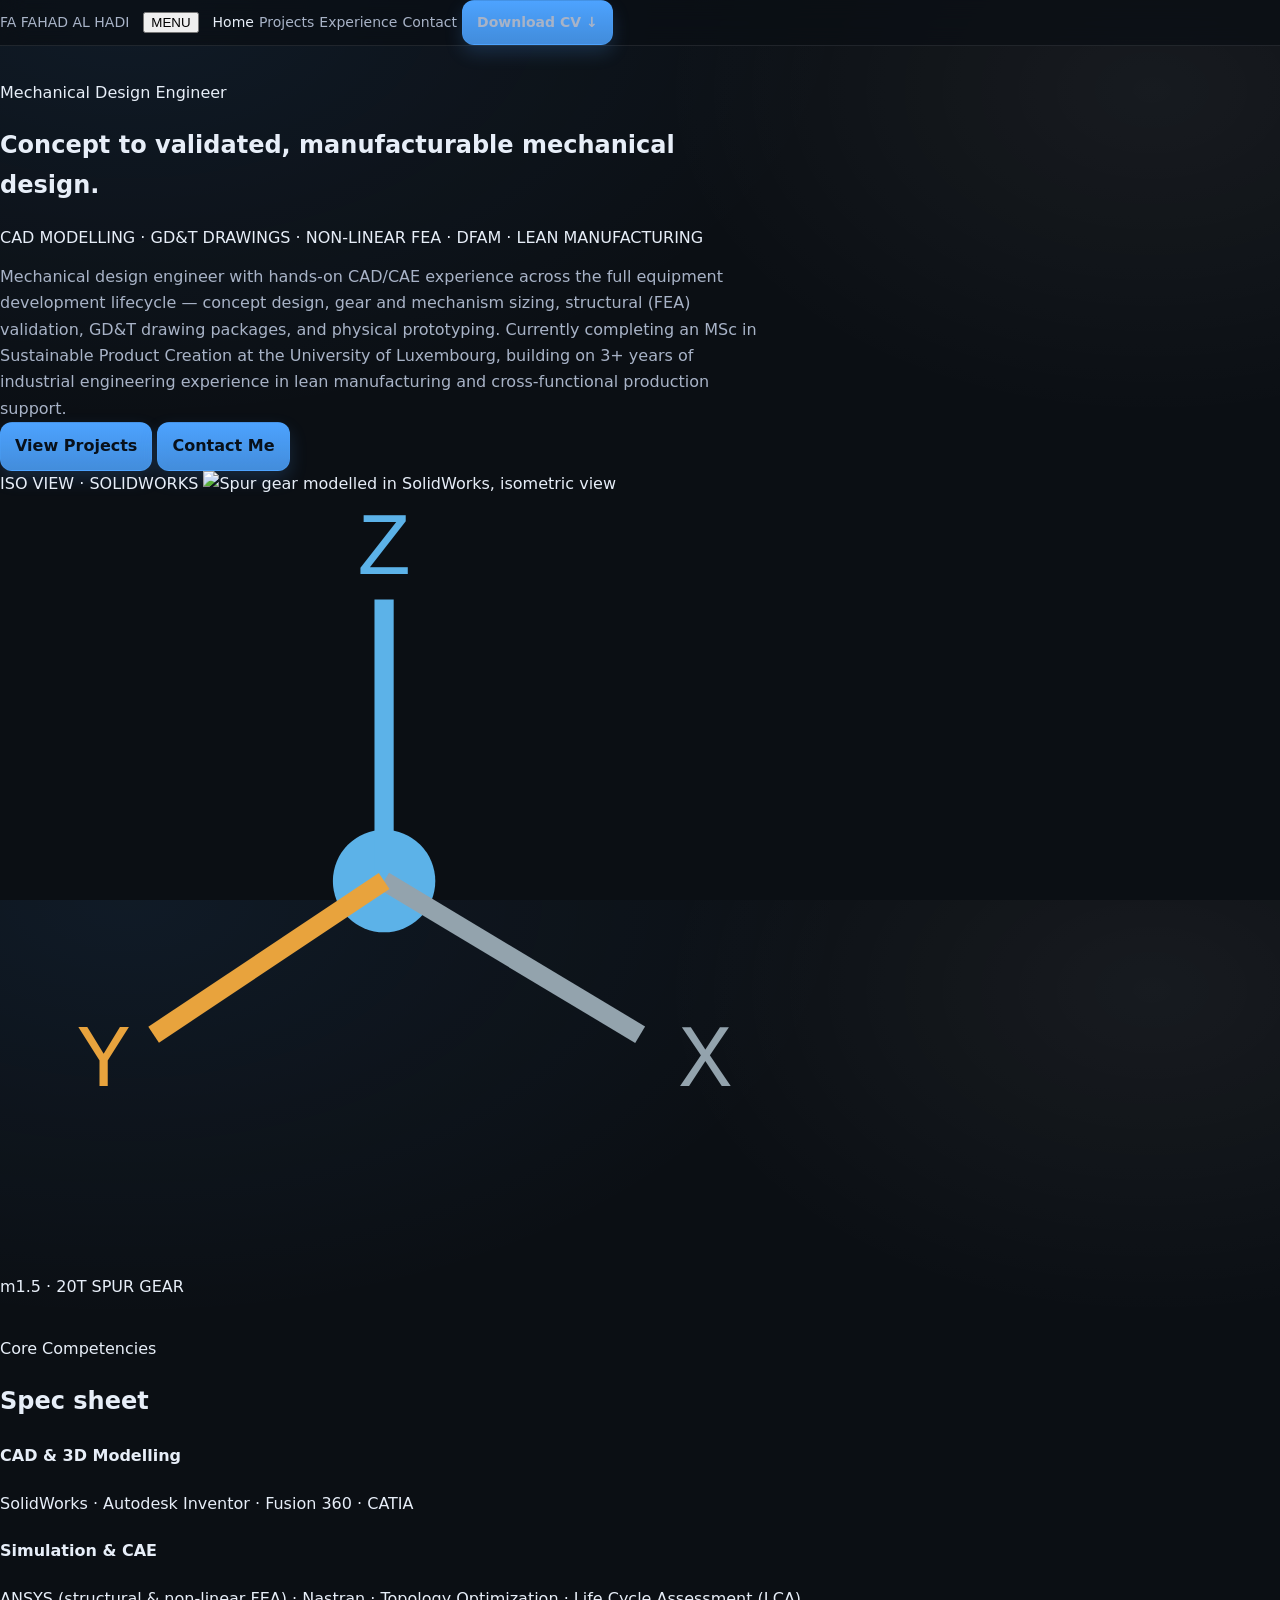
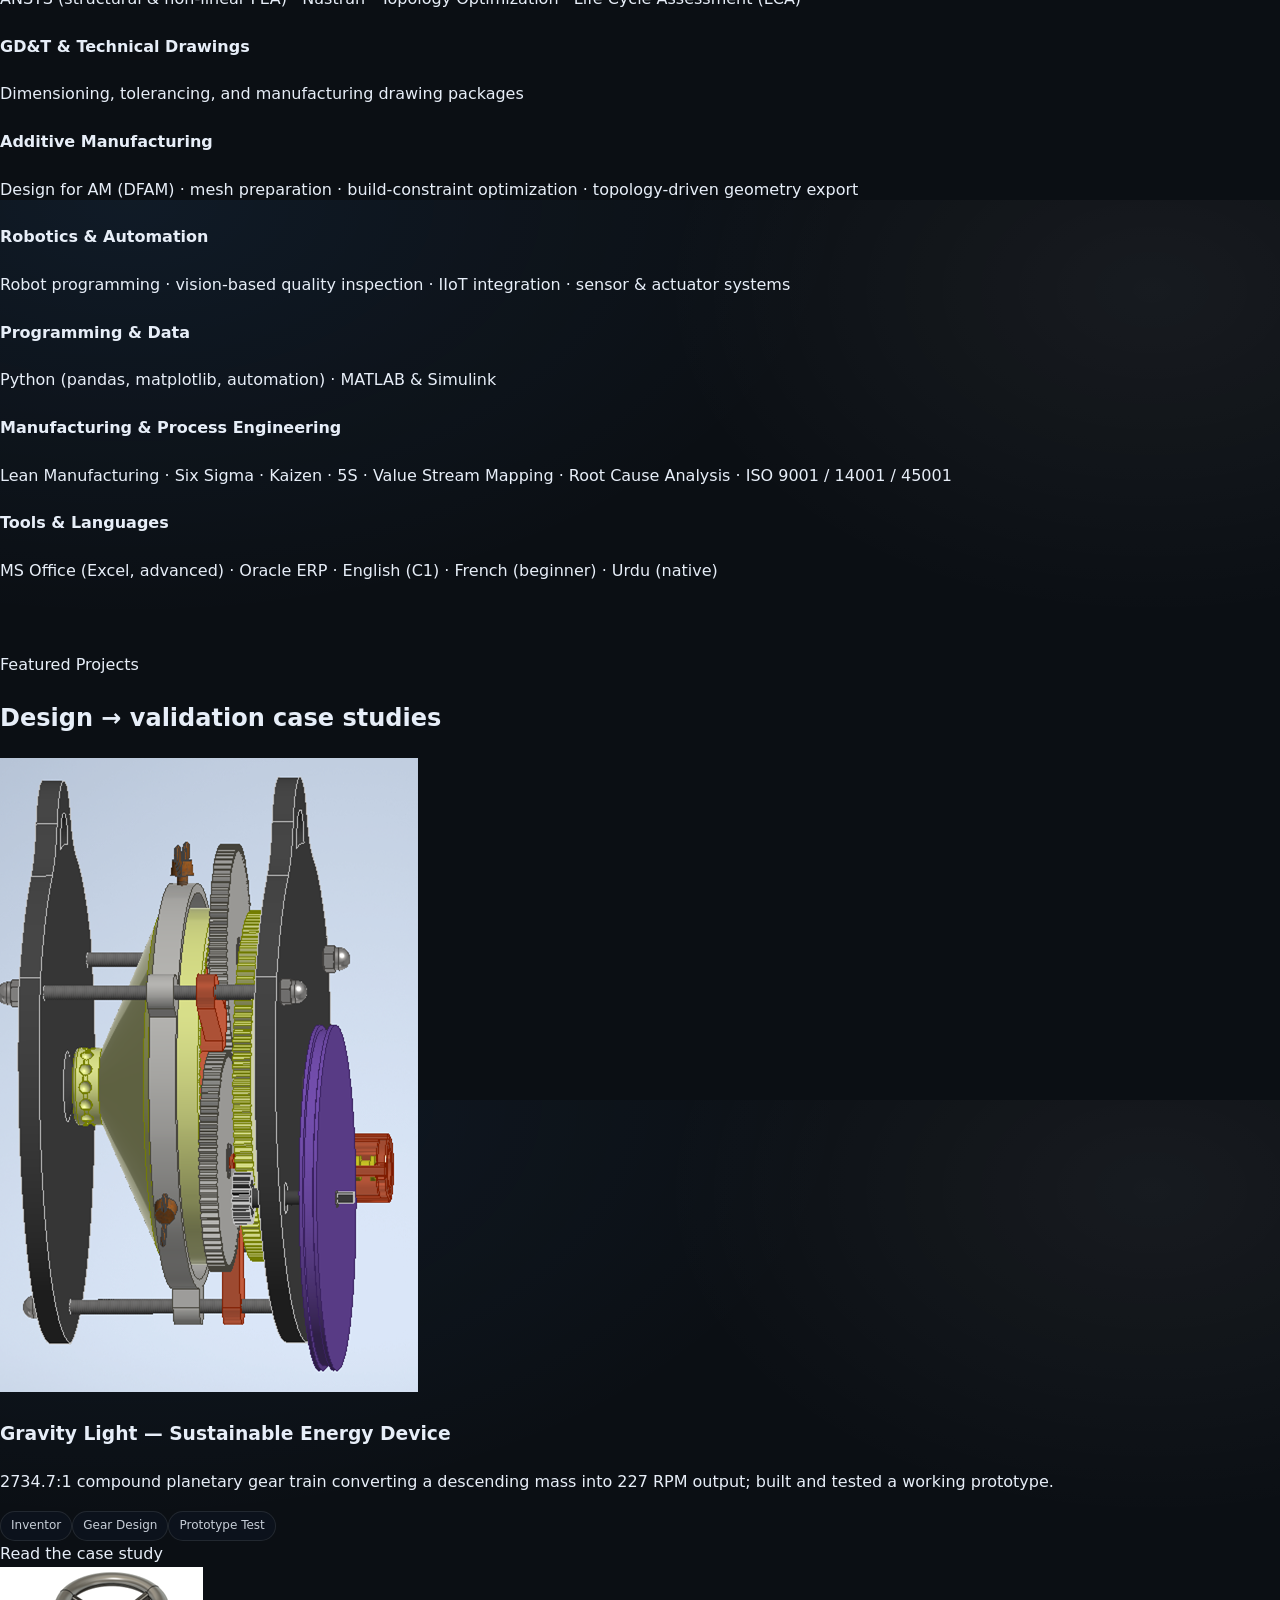
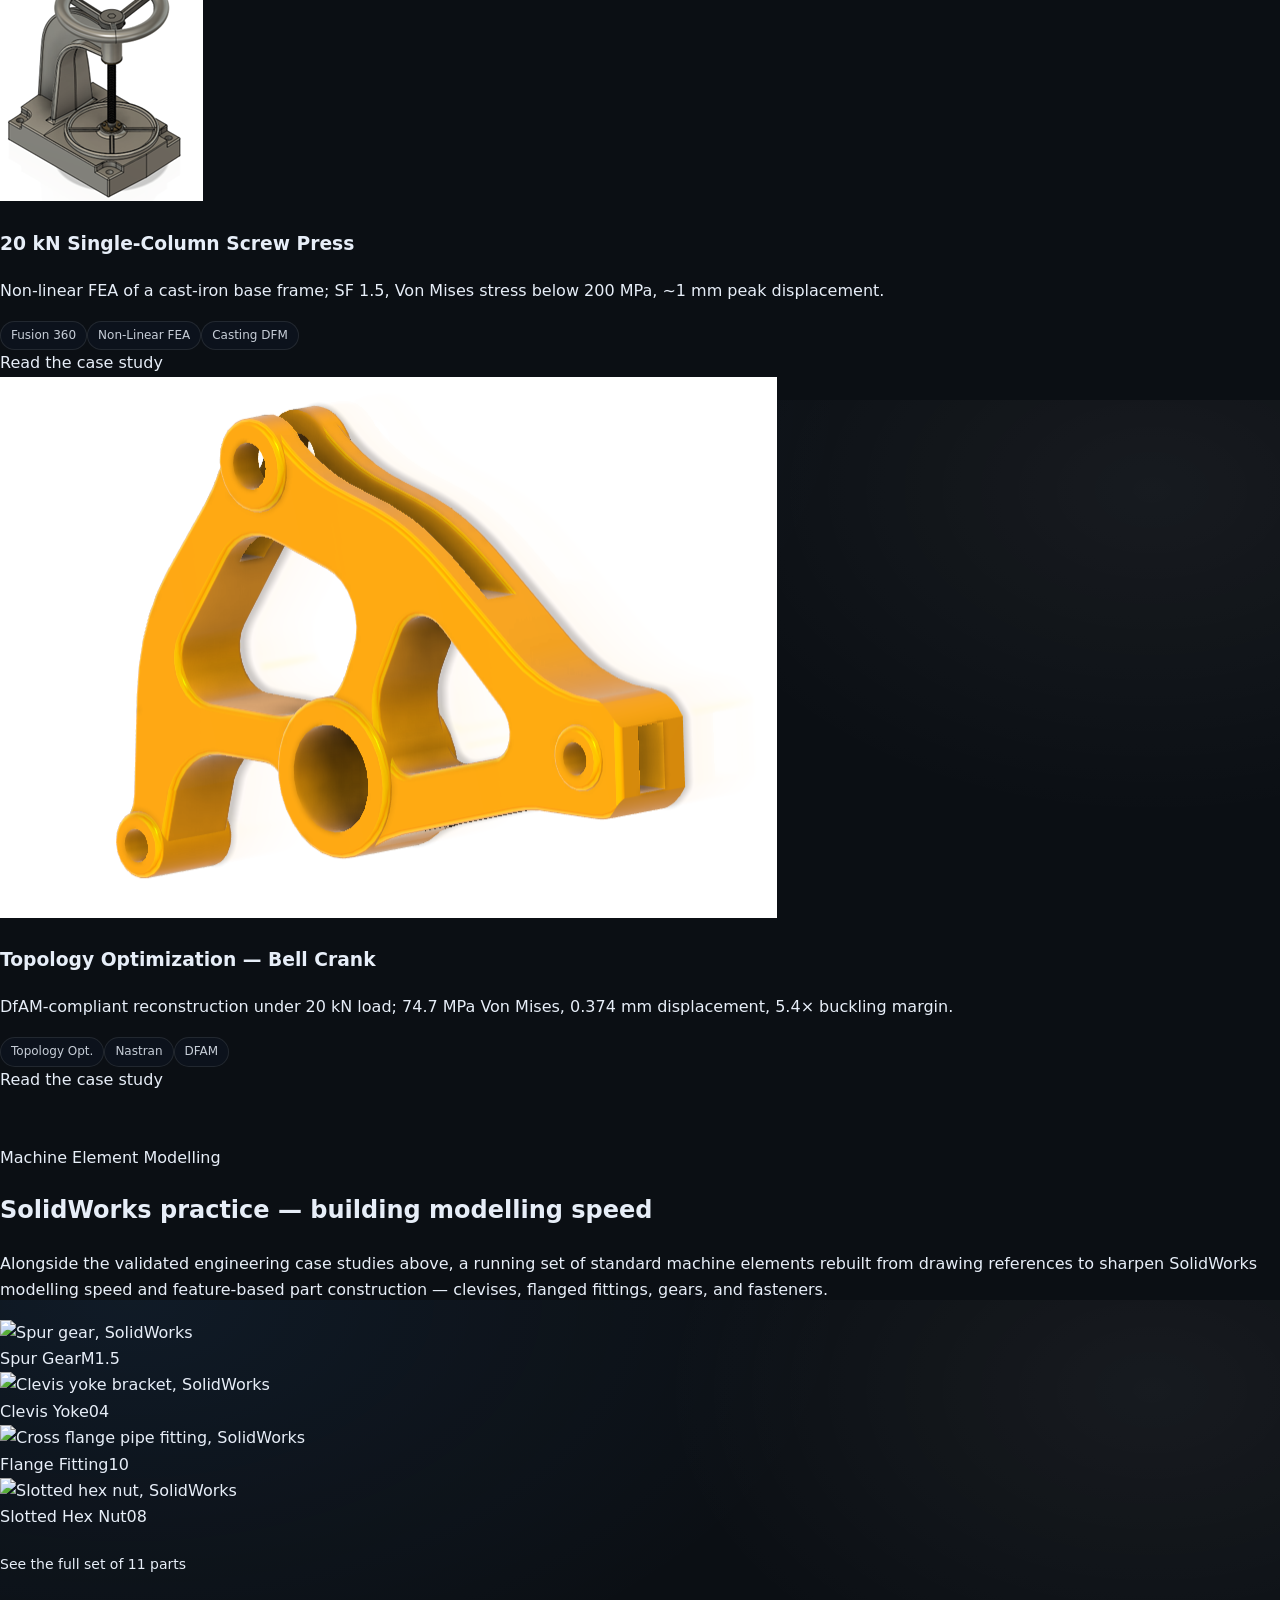
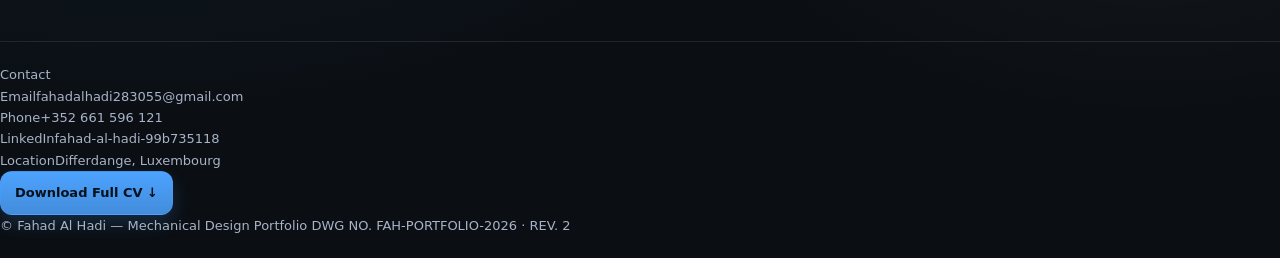
==== index.html @ fc98363d "new 1 updated index.html" ====
<!DOCTYPE html>
<html lang="en">
<head>
<meta charset="UTF-8">
<meta name="viewport" content="width=device-width, initial-scale=1">
<title>Fahad Al Hadi | Mechanical Design Portfolio</title>
<meta name="description" content="Mechanical Design Engineer — CAD/CAE, structural validation (FEA), GD&T drawing packages, and manufacturing-ready design.">
<link rel="preconnect" href="https://fonts.googleapis.com">
<link href="https://fonts.googleapis.com/css2?family=Space+Grotesk:wght@500;600;700&family=Inter:wght@400;500;600&family=JetBrains+Mono:wght@400;500&display=swap" rel="stylesheet">
<link rel="stylesheet" href="style.css">
</head>
<body>

<header class="site-header">
  <nav class="nav">
    <a class="brand" href="index.html"><span class="mark">FA</span> FAHAD AL HADI</a>
    <button class="nav-toggle" aria-label="Toggle menu">MENU</button>
    <div class="nav-links">
      <a href="index.html" class="active">Home</a>
      <a href="projects.html">Projects</a>
      <a href="projects.html#experience">Experience</a>
      <a href="#contact">Contact</a>
      <a class="btn btn-quiet" href="resume.pdf">Download CV ↓</a>
    </div>
  </nav>
</header>

<main>

  <!-- ================= HERO ================= -->
  <section class="hero wrap">
    <div class="hero-grid">
      <div class="reveal in">
        <div class="eyebrow">Mechanical Design Engineer</div>
        <h1>Concept to <span class="accent">validated, manufacturable</span> mechanical design.</h1>
        <div class="hero-role">CAD MODELLING · GD&amp;T DRAWINGS · NON-LINEAR FEA · DFAM · LEAN MANUFACTURING</div>
        <p class="lede">
          Mechanical design engineer with hands-on CAD/CAE experience across the full equipment
          development lifecycle — concept design, gear and mechanism sizing, structural (FEA)
          validation, GD&amp;T drawing packages, and physical prototyping. Currently completing an
          MSc in Sustainable Product Creation at the University of Luxembourg, building on 3+ years
          of industrial engineering experience in lean manufacturing and cross-functional production support.
        </p>
        <div class="hero-ctas">
          <a class="btn" href="projects.html">View Projects</a>
          <a class="btn btn-quiet" href="#contact">Contact Me</a>
        </div>
      </div>

      <div class="reveal in">
        <div class="hero-visual">
          <span class="viewport-tag">ISO VIEW · SOLIDWORKS</span>
          <img src="images/parts/spur-gear.png" alt="Spur gear modelled in SolidWorks, isometric view">
          <svg class="viewport-gizmo" viewBox="0 0 60 60" fill="none">
            <circle cx="30" cy="30" r="4" fill="#5CB2E8"/>
            <line x1="30" y1="30" x2="30" y2="8" stroke="#5CB2E8" stroke-width="1.5"/>
            <line x1="30" y1="30" x2="50" y2="42" stroke="#93A3AD" stroke-width="1.5"/>
            <line x1="30" y1="30" x2="12" y2="42" stroke="#E8A33D" stroke-width="1.5"/>
            <text x="30" y="6" fill="#5CB2E8" font-size="7" font-family="monospace" text-anchor="middle">Z</text>
            <text x="53" y="46" fill="#93A3AD" font-size="7" font-family="monospace">X</text>
            <text x="6" y="46" fill="#E8A33D" font-size="7" font-family="monospace">Y</text>
          </svg>
          <div class="dim-callout">m1.5 · 20T SPUR GEAR</div>
        </div>
      </div>
    </div>
  </section>

  <!-- ================= SKILLS ================= -->
  <section class="section wrap" id="skills">
    <div class="eyebrow">Core Competencies</div>
    <h2>Spec sheet</h2>
    <div class="spec-table">
      <div class="spec-row">
        <h4>CAD &amp; 3D Modelling</h4>
        <p>SolidWorks · Autodesk Inventor · Fusion 360 · CATIA</p>
      </div>
      <div class="spec-row">
        <h4>Simulation &amp; CAE</h4>
        <p>ANSYS (structural &amp; non-linear FEA) · Nastran · Topology Optimization · Life Cycle Assessment (LCA)</p>
      </div>
      <div class="spec-row">
        <h4>GD&amp;T &amp; Technical Drawings</h4>
        <p>Dimensioning, tolerancing, and manufacturing drawing packages</p>
      </div>
      <div class="spec-row">
        <h4>Additive Manufacturing</h4>
        <p>Design for AM (DFAM) · mesh preparation · build-constraint optimization · topology-driven geometry export</p>
      </div>
      <div class="spec-row">
        <h4>Robotics &amp; Automation</h4>
        <p>Robot programming · vision-based quality inspection · IIoT integration · sensor &amp; actuator systems</p>
      </div>
      <div class="spec-row">
        <h4>Programming &amp; Data</h4>
        <p>Python (pandas, matplotlib, automation) · MATLAB &amp; Simulink</p>
      </div>
      <div class="spec-row">
        <h4>Manufacturing &amp; Process Engineering</h4>
        <p>Lean Manufacturing · Six Sigma · Kaizen · 5S · Value Stream Mapping · Root Cause Analysis · ISO 9001 / 14001 / 45001</p>
      </div>
      <div class="spec-row">
        <h4>Tools &amp; Languages</h4>
        <p>MS Office (Excel, advanced) · Oracle ERP · English (C1) · French (beginner) · Urdu (native)</p>
      </div>
    </div>
  </section>

  <!-- ================= FEATURED PROJECTS ================= -->
  <section class="section wrap" id="featured">
    <div class="eyebrow">Featured Projects</div>
    <h2>Design → validation case studies</h2>
    <div class="card-grid">

      <a class="pcard reveal" href="projects.html#gravity-light">
        <div class="pcard-img"><img src="images/gravity-light/cad-assembly.png" alt="Gravity Light planetary gear train CAD assembly"></div>
        <div class="pcard-body">
          <h3>Gravity Light — Sustainable Energy Device</h3>
          <p>2734.7:1 compound planetary gear train converting a descending mass into 227 RPM output; built and tested a working prototype.</p>
          <div class="tag-row"><span class="tag">Inventor</span><span class="tag">Gear Design</span><span class="tag">Prototype Test</span></div>
          <span class="pcard-link">Read the case study</span>
        </div>
      </a>

      <a class="pcard reveal" href="projects.html#screw-press">
        <div class="pcard-img"><img src="images/screw-press/assembly.png" alt="20 kN single-column screw press assembly"></div>
        <div class="pcard-body">
          <h3>20 kN Single-Column Screw Press</h3>
          <p>Non-linear FEA of a cast-iron base frame; SF 1.5, Von Mises stress below 200 MPa, ~1 mm peak displacement.</p>
          <div class="tag-row"><span class="tag">Fusion 360</span><span class="tag">Non-Linear FEA</span><span class="tag">Casting DFM</span></div>
          <span class="pcard-link">Read the case study</span>
        </div>
      </a>

      <a class="pcard reveal" href="projects.html#topology-bellcrank">
        <div class="pcard-img"><img src="images/topology-bellcrank/bellcrank.png" alt="Topology-optimized bell crank final CAD model"></div>
        <div class="pcard-body">
          <h3>Topology Optimization — Bell Crank</h3>
          <p>DfAM-compliant reconstruction under 20 kN load; 74.7 MPa Von Mises, 0.374 mm displacement, 5.4× buckling margin.</p>
          <div class="tag-row"><span class="tag">Topology Opt.</span><span class="tag">Nastran</span><span class="tag">DFAM</span></div>
          <span class="pcard-link">Read the case study</span>
        </div>
      </a>

    </div>
  </section>

  <!-- ================= PARTS PRACTICE TEASER ================= -->
  <section class="section wrap" id="parts-teaser">
    <div class="eyebrow">Machine Element Modelling</div>
    <h2>SolidWorks practice — building modelling speed</h2>
    <p class="case-intro">
      Alongside the validated engineering case studies above, a running set of standard machine
      elements rebuilt from drawing references to sharpen SolidWorks modelling speed and feature-based
      part construction — clevises, flanged fittings, gears, and fasteners.
    </p>
    <div class="parts-grid">
      <div class="part-item reveal"><div class="part-img"><img src="images/parts/spur-gear.png" alt="Spur gear, SolidWorks"></div><div class="part-cap"><span>Spur Gear</span><span class="p-no">M1.5</span></div></div>
      <div class="part-item reveal"><div class="part-img"><img src="images/parts/clevis-yoke.png" alt="Clevis yoke bracket, SolidWorks"></div><div class="part-cap"><span>Clevis Yoke</span><span class="p-no">04</span></div></div>
      <div class="part-item reveal"><div class="part-img"><img src="images/parts/cross-flange-fitting.png" alt="Cross flange pipe fitting, SolidWorks"></div><div class="part-cap"><span>Flange Fitting</span><span class="p-no">10</span></div></div>
      <div class="part-item reveal"><div class="part-img"><img src="images/parts/hex-nut-slotted.png" alt="Slotted hex nut, SolidWorks"></div><div class="part-cap"><span>Slotted Hex Nut</span><span class="p-no">08</span></div></div>
    </div>
    <p style="margin-top:20px;"><a class="pcard-link" href="projects.html#parts-gallery" style="font-size:14px;">See the full set of 11 parts</a></p>
  </section>

  <!-- ================= CONTACT ================= -->
  <section class="footer wrap" id="contact">
    <div class="eyebrow">Contact</div>
    <div class="footer-grid">
      <div class="contact-list">
        <div><span class="clabel">Email</span><a href="mailto:fahadalhadi283055@gmail.com">fahadalhadi283055@gmail.com</a></div>
        <div><span class="clabel">Phone</span><a href="tel:+352661596121">+352 661 596 121</a></div>
        <div><span class="clabel">LinkedIn</span><a href="https://www.linkedin.com/in/fahad-al-hadi-99b735118/" target="_blank" rel="noopener">fahad-al-hadi-99b735118</a></div>
        <div><span class="clabel">Location</span><span>Differdange, Luxembourg</span></div>
      </div>
      <a class="btn" href="resume.pdf">Download Full CV ↓</a>
    </div>
    <div class="foot-bottom">
      <span>© Fahad Al Hadi — Mechanical Design Portfolio</span>
      <span>DWG NO. FAH-PORTFOLIO-2026 · REV. 2</span>
    </div>
  </section>

</main>

<script src="script.js"></script>
</body>
</html>
---- style.css ----
:root {
  --bg: #0b0f14;
  --panel: #0f1623;
  --card: #111a2a;
  --text: #e7eef8;
  --muted: #a8b3c7;
  --border: rgba(255,255,255,0.09);
  --border2: rgba(255,255,255,0.14);
  --accent: #4da3ff;
  --shadow: 0 10px 30px rgba(0,0,0,0.35);
}

* { box-sizing: border-box; }
html, body { height: 100%; }
body {
  margin: 0;
  font-family: ui-sans-serif, system-ui, -apple-system, Segoe UI, Roboto, Arial, sans-serif;
  background: radial-gradient(1200px 700px at 10% 0%, rgba(77,163,255,0.08), transparent 60%),
              radial-gradient(900px 600px at 90% 10%, rgba(255,255,255,0.05), transparent 55%),
              var(--bg);
  color: var(--text);
  line-height: 1.65;
}

a { color: inherit; text-decoration: none; }
.container { max-width: 1050px; margin: 0 auto; padding: 22px; }

.site-header {
  position: sticky;
  top: 0;
  z-index: 50;
  background: rgba(11, 15, 20, 0.72);
  backdrop-filter: blur(12px);
  border-bottom: 1px solid var(--border);
}

.site-header .container {
  display: flex;
  align-items: center;
  justify-content: space-between;
  gap: 18px;
}

.brand h1 { margin: 0; font-size: 16px; letter-spacing: 0.4px; }
.subtitle { margin: 6px 0 0; color: var(--muted); font-size: 13px; }

.nav {
  display: flex;
  align-items: center;
  gap: 14px;
  flex-wrap: wrap;
}
.nav a { color: var(--muted); font-size: 14px; }
.nav a:hover { color: var(--text); }
.nav a.active { color: var(--text); }

.btn {
  display: inline-flex;
  align-items: center;
  justify-content: center;
  padding: 10px 14px;
  border-radius: 12px;
  background: linear-gradient(180deg, rgba(77,163,255,1), rgba(77,163,255,0.85));
  color: #08101a;
  font-weight: 750;
  border: 1px solid rgba(77,163,255,0.25);
  box-shadow: 0 8px 18px rgba(77,163,255,0.18);
}
.btn:hover { filter: brightness(1.05); }

.btn-outline {
  display: inline-flex;
  align-items: center;
  justify-content: center;
  padding: 10px 14px;
  border-radius: 12px;
  border: 1px solid var(--border2);
  background: rgba(17, 26, 42, 0.6);
  color: var(--text);
}
.btn-outline:hover { border-color: rgba(255,255,255,0.22); }

.section { padding: 26px 0; }
.section > h3 { margin: 0 0 10px; font-size: 16px; letter-spacing: 0.25px; }
.section .subtitle { margin: 0; }

.hero {
  display: grid;
  grid-template-columns: 1.4fr 0.9fr;
  gap: 18px;
  padding: 34px 0 10px;
}

.hero h2 {
  margin: 0;
  font-size: 42px;
  line-height: 1.1;
  letter-spacing: -0.6px;
}
.hero p { margin: 12px 0 0; color: var(--muted); }

.hero-tagline {
  margin-top: 10px;
  color: rgba(231,238,248,0.92);
  font-size: 14px;
  letter-spacing: 0.35px;
}
.hero-actions { margin-top: 18px; display: flex; gap: 12px; flex-wrap: wrap; }

.card {
  border: 1px solid var(--border);
  background: linear-gradient(180deg, rgba(17,26,42,0.92), rgba(17,26,42,0.72));
  border-radius: 18px;
  padding: 18px;
  box-shadow: var(--shadow);
}

.grid {
  display: grid;
  grid-template-columns: repeat(3, 1fr);
  gap: 14px;
}

.project-card {
  border: 1px solid var(--border);
  background: linear-gradient(180deg, rgba(17,26,42,0.92), rgba(17,26,42,0.65));
  border-radius: 18px;
  padding: 18px;
  box-shadow: var(--shadow);
  transition: transform 0.12s ease, border-color 0.12s ease, filter 0.12s ease;
}
.project-card:hover {
  transform: translateY(-2px);
  border-color: rgba(255,255,255,0.22);
  filter: brightness(1.03);
}
.project-card h4 { margin: 0 0 8px; font-size: 15px; }
.project-card p { margin: 0 0 12px; color: var(--muted); font-size: 14px; }

.tag {
  display: inline-block;
  font-size: 12px;
  color: rgba(231,238,248,0.85);
  border: 1px solid var(--border);
  border-radius: 999px;
  padding: 4px 10px;
  background: rgba(15,22,35,0.55);
}

.tool-pill {
  display: inline-block;
  font-size: 12px;
  color: var(--muted);
  border: 1px solid var(--border);
  border-radius: 999px;
  padding: 4px 10px;
  background: rgba(15,22,35,0.55);
  margin-right: 6px;
}

.pill-list { margin: 10px 0 0; padding-left: 18px; color: var(--muted); }
.pill-list li { margin: 6px 0; }

.footer {
  border-top: 1px solid var(--border);
  color: var(--muted);
  padding: 22px 0;
  margin-top: 22px;
  font-size: 13px;
}

/* --- Project page hierarchy --- */
.section.card h3 {
  font-size: 22px;
  margin: 0 0 10px;
  letter-spacing: -0.2px;
}
.section.card h4 {
  font-size: 15px;
  margin: 16px 0 8px;
  color: rgba(231,238,248,0.92);
}
.section.card p { color: var(--muted); }

hr { opacity: 0.7; }

/* --- Image row (gallery) --- */
.image-row {
  display: grid;
  grid-template-columns: repeat(auto-fit, minmax(220px, 1fr));
  gap: 14px;
  margin: 14px 0;
}
.image-row img {
  width: 100%;
  height: 190px;
  object-fit: contain;
  background: rgba(15,22,35,0.65);
  border: 1px solid var(--border);
  border-radius: 14px;
  padding: 8px;
}

/* --- Slider (Other Projects) --- */
.slider {
  position: relative;
  margin-top: 12px;
}
.slider-track {
  display: flex;
  gap: 14px;
  overflow-x: auto;
  scroll-behavior: smooth;
  padding: 8px 44px;
  scrollbar-width: thin;
}
.slider-track::-webkit-scrollbar { height: 8px; }
.slider-track::-webkit-scrollbar-thumb {
  background: rgba(255,255,255,0.16);
  border-radius: 999px;
}

.slider-card {
  flex: 0 0 300px;
  border: 1px solid var(--border);
  background: linear-gradient(180deg, rgba(17,26,42,0.92), rgba(17,26,42,0.65));
  border-radius: 18px;
  padding: 18px;
  box-shadow: var(--shadow);
  transition: transform 0.12s ease, border-color 0.12s ease, filter 0.12s ease;
}
.slider-card:hover {
  transform: translateY(-2px);
  border-color: rgba(255,255,255,0.22);
  filter: brightness(1.03);
}
.slider-card h4 { margin: 0 0 8px; font-size: 15px; }
.slider-card p { margin: 0 0 12px; color: var(--muted); font-size: 14px; }

.slider-btn {
  position: absolute;
  top: 50%;
  transform: translateY(-50%);
  width: 36px;
  height: 36px;
  border-radius: 14px;
  border: 1px solid var(--border2);
  background: rgba(17, 26, 42, 0.85);
  color: var(--text);
  cursor: pointer;
  display: grid;
  place-items: center;
}
.slider-btn:hover { border-color: rgba(255,255,255,0.26); }
.slider-btn.left { left: 6px; }
.slider-btn.right { right: 6px; }

.note {
  margin-top: 12px;
  color: rgba(255,255,255,0.75);
  font-size: 14px;
}

/* --- Responsive --- */
@media (max-width: 950px) {
  .hero { grid-template-columns: 1fr; }
  .grid { grid-template-columns: 1fr; }
  .site-header .container { flex-direction: column; align-items: flex-start; }
  .hero h2 { font-size: 34px; }
  .slider-card { flex-basis: 260px; }
}
/* ===== Export Projects to PDF ===== */
@media print {
  header, footer, #contact { display: none !important; }

  body {
    background: #fff !important;
    color: #000 !important;
  }

  .card, .project-card, .slider-card {
    box-shadow: none !important;
    border: 1px solid #ddd !important;
    background: #fff !important;
  }

  body * { visibility: hidden; }
  #projects-pdf, #projects-pdf * { visibility: visible; }

  #projects-pdf {
    position: absolute;
    left: 0;
    top: 0;
    width: 100%;
  }

  .image-row img {
    height: 140px !important;
    border: 1px solid #ddd !important;
    background: #fff !important;
  }

  section.card {
    break-inside: avoid;
    page-break-inside: avoid;
  }
}
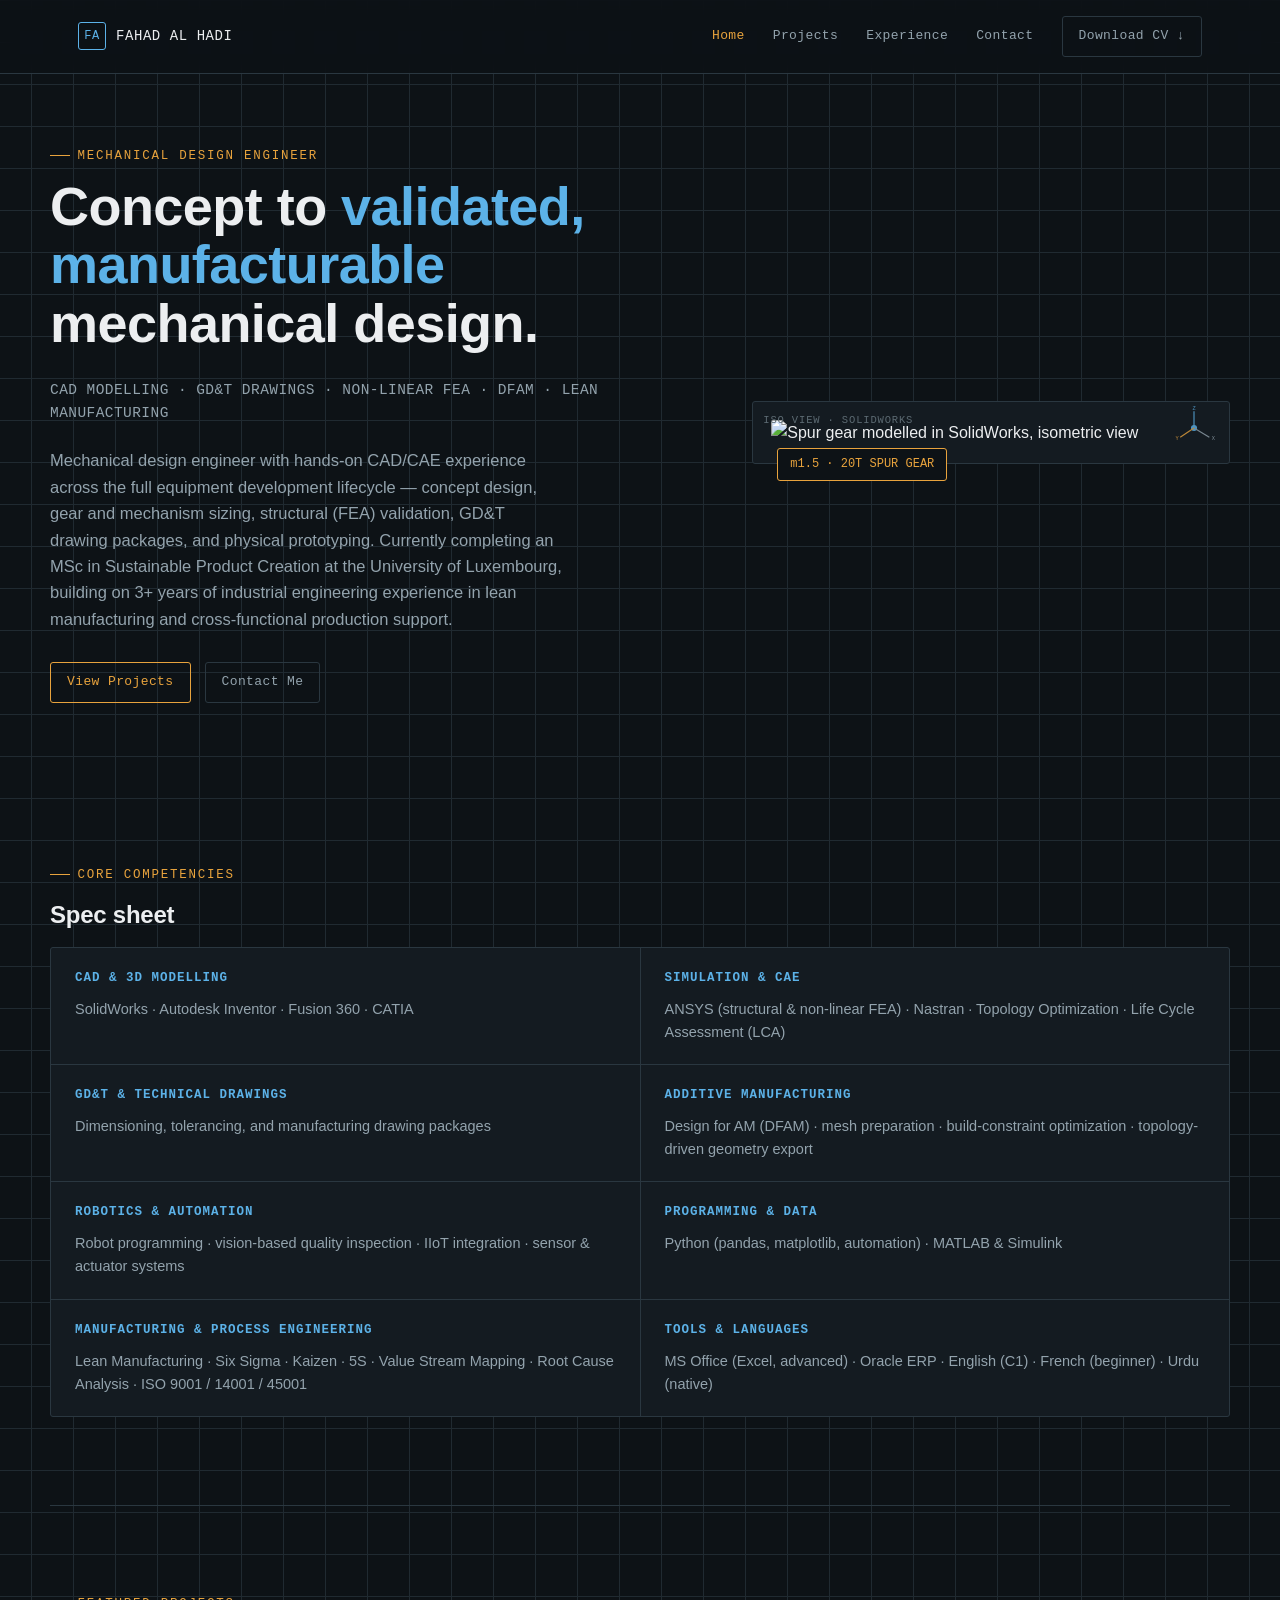
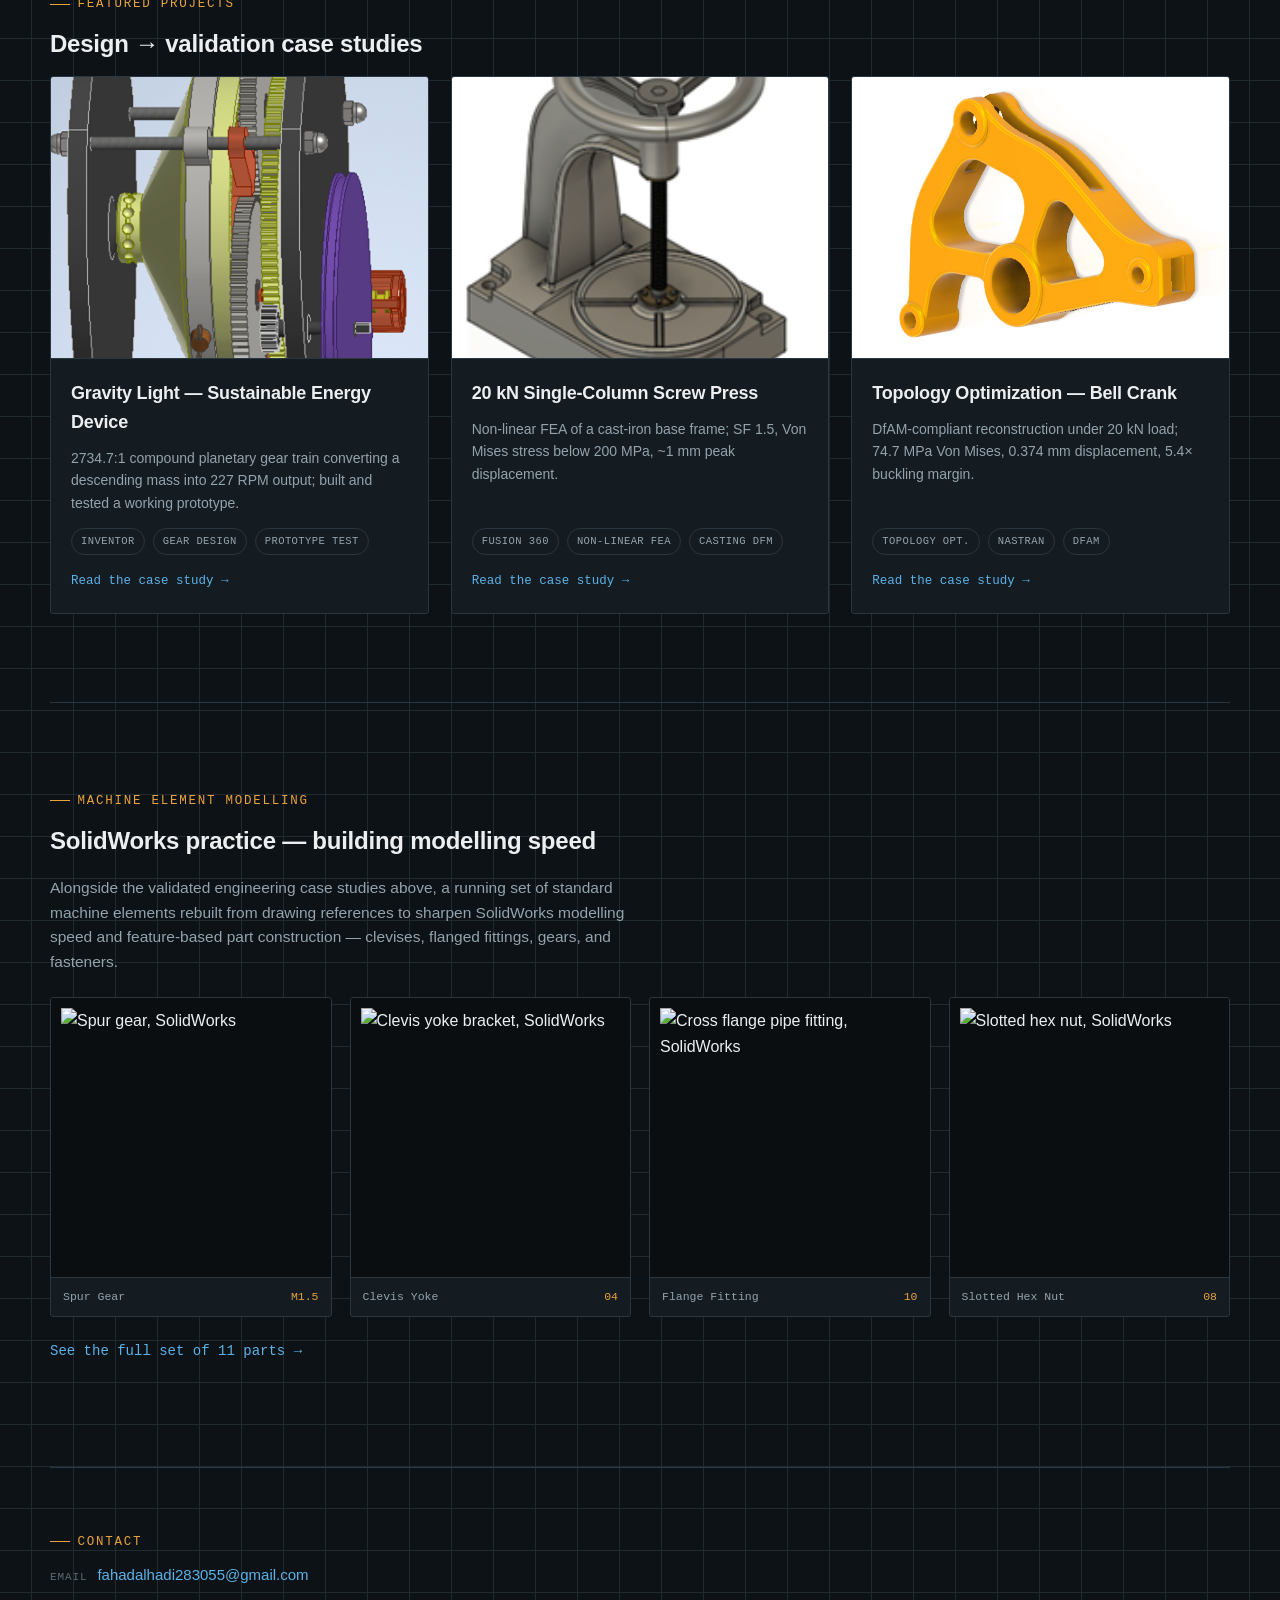
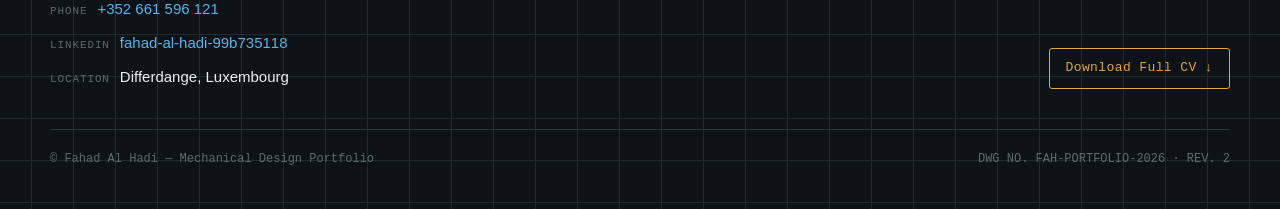
==== commit 1095c165: "new 1 Update index.html" ====
--- a/index.html
+++ b/index.html
@@ -50,7 +50,7 @@
       <div class="reveal in">
         <div class="hero-visual">
           <span class="viewport-tag">ISO VIEW · SOLIDWORKS</span>
-          <img src="images/parts/spur-gear.png" alt="Spur gear modelled in SolidWorks, isometric view">
+          <img src="images/spur-gear.png" alt="Spur gear modelled in SolidWorks, isometric view">
           <svg class="viewport-gizmo" viewBox="0 0 60 60" fill="none">
             <circle cx="30" cy="30" r="4" fill="#5CB2E8"/>
             <line x1="30" y1="30" x2="30" y2="8" stroke="#5CB2E8" stroke-width="1.5"/>
@@ -155,10 +155,10 @@
       part construction — clevises, flanged fittings, gears, and fasteners.
     </p>
     <div class="parts-grid">
-      <div class="part-item reveal"><div class="part-img"><img src="images/parts/spur-gear.png" alt="Spur gear, SolidWorks"></div><div class="part-cap"><span>Spur Gear</span><span class="p-no">M1.5</span></div></div>
-      <div class="part-item reveal"><div class="part-img"><img src="images/parts/clevis-yoke.png" alt="Clevis yoke bracket, SolidWorks"></div><div class="part-cap"><span>Clevis Yoke</span><span class="p-no">04</span></div></div>
-      <div class="part-item reveal"><div class="part-img"><img src="images/parts/cross-flange-fitting.png" alt="Cross flange pipe fitting, SolidWorks"></div><div class="part-cap"><span>Flange Fitting</span><span class="p-no">10</span></div></div>
-      <div class="part-item reveal"><div class="part-img"><img src="images/parts/hex-nut-slotted.png" alt="Slotted hex nut, SolidWorks"></div><div class="part-cap"><span>Slotted Hex Nut</span><span class="p-no">08</span></div></div>
+      <div class="part-item reveal"><div class="part-img"><img src="images/spur-gear.png" alt="Spur gear, SolidWorks"></div><div class="part-cap"><span>Spur Gear</span><span class="p-no">M1.5</span></div></div>
+      <div class="part-item reveal"><div class="part-img"><img src="images/clevis-yoke.png" alt="Clevis yoke bracket, SolidWorks"></div><div class="part-cap"><span>Clevis Yoke</span><span class="p-no">04</span></div></div>
+      <div class="part-item reveal"><div class="part-img"><img src="images/cross-flange-fitting.png" alt="Cross flange pipe fitting, SolidWorks"></div><div class="part-cap"><span>Flange Fitting</span><span class="p-no">10</span></div></div>
+      <div class="part-item reveal"><div class="part-img"><img src="images/hex-nut-slotted.png" alt="Slotted hex nut, SolidWorks"></div><div class="part-cap"><span>Slotted Hex Nut</span><span class="p-no">08</span></div></div>
     </div>
     <p style="margin-top:20px;"><a class="pcard-link" href="projects.html#parts-gallery" style="font-size:14px;">See the full set of 11 parts</a></p>
   </section>
--- a/style.css
+++ b/style.css
@@ -1,307 +1,468 @@
-:root {
-  --bg: #0b0f14;
-  --panel: #0f1623;
-  --card: #111a2a;
-  --text: #e7eef8;
-  --muted: #a8b3c7;
-  --border: rgba(255,255,255,0.09);
-  --border2: rgba(255,255,255,0.14);
-  --accent: #4da3ff;
-  --shadow: 0 10px 30px rgba(0,0,0,0.35);
-}
-
-* { box-sizing: border-box; }
-html, body { height: 100%; }
-body {
-  margin: 0;
-  font-family: ui-sans-serif, system-ui, -apple-system, Segoe UI, Roboto, Arial, sans-serif;
-  background: radial-gradient(1200px 700px at 10% 0%, rgba(77,163,255,0.08), transparent 60%),
-              radial-gradient(900px 600px at 90% 10%, rgba(255,255,255,0.05), transparent 55%),
-              var(--bg);
-  color: var(--text);
-  line-height: 1.65;
-}
-
-a { color: inherit; text-decoration: none; }
-.container { max-width: 1050px; margin: 0 auto; padding: 22px; }
-
-.site-header {
-  position: sticky;
-  top: 0;
-  z-index: 50;
-  background: rgba(11, 15, 20, 0.72);
-  backdrop-filter: blur(12px);
-  border-bottom: 1px solid var(--border);
-}
-
-.site-header .container {
+/* ==========================================================================
+   Fahad Al Hadi — Mechanical Design Portfolio
+   Design system: "Drawing Sheet" — engineering title blocks, dimension
+   lines, and blueprint-grid texture, built from real drawing vernacular.
+   ========================================================================== */
+
+:root{
+  /* -- color tokens -- */
+  --ink:        #0D1216;   /* page background — graphite, not pure black */
+  --panel:      #141B21;   /* section panels */
+  --panel-2:    #1A232A;   /* raised cards */
+  --line:       #2A3740;   /* hairlines / grid / dividers */
+  --line-soft:  #202A31;
+  --steel:      #93A3AD;   /* secondary text */
+  --steel-dim:  #5C6A72;   /* tertiary / captions */
+  --paper:      #ECEEF0;   /* primary text */
+  --blue:       #5CB2E8;   /* blueprint accent — links, headings, lines */
+  --blue-dim:   #2E5D78;
+  --brass:      #E8A33D;   /* machined highlight — CTAs, tags, callouts */
+  --brass-dim:  #8A631F;
+
+  /* -- type -- */
+  --f-display: 'Space Grotesk', 'Arial Narrow', sans-serif;
+  --f-body:    'Inter', -apple-system, sans-serif;
+  --f-mono:    'JetBrains Mono', 'Courier New', monospace;
+
+  --radius: 3px;
+  --wrap: 1180px;
+}
+
+*, *::before, *::after{ box-sizing: border-box; }
+html{ scroll-behavior: smooth; }
+
+body{
+  margin:0;
+  background: var(--ink);
+  color: var(--paper);
+  font-family: var(--f-body);
+  font-size: 16px;
+  line-height: 1.6;
+  -webkit-font-smoothing: antialiased;
+}
+
+/* subtle blueprint grid texture on the page background */
+body{
+  background-image:
+    linear-gradient(var(--line-soft) 1px, transparent 1px),
+    linear-gradient(90deg, var(--line-soft) 1px, transparent 1px);
+  background-size: 42px 42px;
+  background-position: center top;
+}
+
+a{ color: var(--blue); text-decoration: none; }
+a:hover{ color: var(--paper); }
+a:focus-visible, button:focus-visible, .btn:focus-visible{
+  outline: 2px solid var(--brass);
+  outline-offset: 3px;
+}
+
+img{ max-width: 100%; display:block; }
+
+h1,h2,h3,h4{
+  font-family: var(--f-display);
+  color: var(--paper);
+  margin: 0 0 .5em;
+  font-weight: 600;
+  letter-spacing: -0.01em;
+}
+
+.wrap{
+  max-width: var(--wrap);
+  margin: 0 auto;
+  padding: 0 28px;
+}
+
+.eyebrow{
+  font-family: var(--f-mono);
+  font-size: 12.5px;
+  letter-spacing: .14em;
+  text-transform: uppercase;
+  color: var(--brass);
   display: flex;
   align-items: center;
-  justify-content: space-between;
+  gap: .6em;
+  margin-bottom: .9em;
+}
+.eyebrow::before{
+  content:"";
+  width: 20px; height: 1px;
+  background: var(--brass);
+  display:inline-block;
+}
+
+.section{ padding: 88px 0; border-bottom: 1px solid var(--line); }
+.section-tight{ padding: 56px 0; }
+
+/* ---------------- header / nav ---------------- */
+.site-header{
+  position: sticky; top: 0; z-index: 50;
+  background: rgba(13,18,22,.88);
+  backdrop-filter: blur(8px);
+  border-bottom: 1px solid var(--line);
+}
+.nav{
+  display:flex; align-items:center; justify-content:space-between;
+  padding: 16px 28px;
+  max-width: var(--wrap); margin: 0 auto;
+  position: relative;
+}
+.brand{
+  font-family: var(--f-mono);
+  font-size: 14px;
+  color: var(--paper);
+  display:flex; align-items:center; gap:10px;
+  letter-spacing: .04em;
+}
+.brand .mark{
+  width: 28px; height: 28px;
+  border: 1px solid var(--blue);
+  display:flex; align-items:center; justify-content:center;
+  font-family: var(--f-mono); font-size: 12px; color: var(--blue);
+  border-radius: var(--radius);
+}
+.nav-links{
+  display:flex; align-items:center; gap: 28px;
+  font-family: var(--f-mono); font-size: 13px;
+  letter-spacing: .03em;
+}
+.nav-links a{ color: var(--steel); }
+.nav-links a:hover, .nav-links a.active{ color: var(--paper); }
+.nav-links a.active{ color: var(--brass); }
+
+.btn{
+  font-family: var(--f-mono);
+  font-size: 13px;
+  letter-spacing: .03em;
+  padding: 9px 16px;
+  border: 1px solid var(--brass);
+  color: var(--brass);
+  border-radius: var(--radius);
+  display:inline-flex; align-items:center; gap:8px;
+  transition: background .15s ease, color .15s ease;
+  background: transparent;
+  cursor: pointer;
+}
+.btn:hover{ background: var(--brass); color: var(--ink); }
+.btn-quiet{
+  border-color: var(--line);
+  color: var(--steel);
+}
+.btn-quiet:hover{ background: var(--panel-2); color: var(--paper); }
+
+.nav-toggle{
+  display:none;
+  background:none; border:1px solid var(--line); color: var(--paper);
+  width: 38px; height: 34px; border-radius: var(--radius);
+  font-family: var(--f-mono);
+}
+
+/* ---------------- hero ---------------- */
+.hero{
+  padding: 72px 0 40px;
+  position: relative;
+}
+.hero-grid{
+  display:grid;
+  grid-template-columns: 1.15fr .85fr;
+  gap: 56px;
+  align-items:center;
+}
+.hero h1{
+  font-size: clamp(34px, 4.4vw, 54px);
+  line-height: 1.08;
+}
+.hero h1 .accent{ color: var(--blue); }
+.hero-role{
+  font-family: var(--f-mono);
+  color: var(--steel);
+  font-size: 14.5px;
+  margin-bottom: 22px;
+  letter-spacing: .03em;
+}
+.hero p.lede{
+  color: var(--steel);
+  max-width: 56ch;
+  font-size: 16.5px;
+  margin-bottom: 30px;
+}
+.hero-ctas{ display:flex; gap:14px; margin-bottom: 34px; flex-wrap: wrap; }
+
+.hero-visual{
+  position: relative;
+  border: 1px solid var(--line);
+  background: var(--panel);
+  border-radius: var(--radius);
+  padding: 18px;
+  margin-bottom: 18px;
+}
+.hero-visual img{ border-radius: 2px; }
+.viewport-tag{
+  position:absolute; top: 10px; left: 10px;
+  font-family: var(--f-mono); font-size: 10.5px; color: var(--steel-dim);
+  letter-spacing: .08em; text-transform: uppercase;
+}
+.viewport-gizmo{
+  position:absolute; bottom: 12px; right: 12px;
+  width: 46px; height: 46px; opacity: .8;
+}
+.dim-callout{
+  position:absolute; bottom: -18px; left: 24px;
+  background: var(--ink); border:1px solid var(--brass);
+  color: var(--brass); font-family: var(--f-mono);
+  font-size: 12px; padding: 6px 12px; border-radius: var(--radius);
+  white-space: nowrap;
+}
+
+/* ---------------- title block (signature component) ---------------- */
+.title-block{
+  border: 1px solid var(--line);
+  background: var(--panel);
+  border-radius: var(--radius);
+  margin-bottom: 34px;
+  overflow: hidden;
+}
+.title-block-row{
+  display:grid;
+  grid-template-columns: 1.6fr repeat(4, 1fr);
+}
+.tb-cell{
+  padding: 12px 16px;
+  border-right: 1px solid var(--line);
+  border-bottom: 1px solid var(--line);
+}
+.tb-cell:last-child{ border-right:none; }
+.tb-cell .tb-label{
+  font-family: var(--f-mono); font-size: 10px;
+  letter-spacing: .1em; text-transform: uppercase;
+  color: var(--steel-dim); margin-bottom: 4px; display:block;
+}
+.tb-cell .tb-value{
+  font-family: var(--f-mono); font-size: 13px;
+  color: var(--paper);
+}
+.tb-cell.tb-title .tb-value{
+  font-family: var(--f-display); font-size: 17px; font-weight:600;
+}
+.title-block .title-block-row:last-child .tb-cell{ border-bottom: none; }
+
+/* ---------------- skills / spec table ---------------- */
+.spec-table{
+  display:grid;
+  grid-template-columns: repeat(2, 1fr);
+  gap: 1px;
+  background: var(--line);
+  border: 1px solid var(--line);
+  border-radius: var(--radius);
+  overflow:hidden;
+}
+.spec-row{
+  background: var(--panel);
+  padding: 20px 24px;
+}
+.spec-row h4{
+  font-family: var(--f-mono);
+  font-size: 12.5px;
+  letter-spacing: .08em;
+  text-transform: uppercase;
+  color: var(--blue);
+  margin-bottom: 10px;
+}
+.spec-row p{ color: var(--steel); font-size: 14.5px; margin:0; }
+
+/* ---------------- project cards ---------------- */
+.card-grid{
+  display:grid;
+  grid-template-columns: repeat(3, 1fr);
+  gap: 22px;
+}
+.pcard{
+  background: var(--panel);
+  border: 1px solid var(--line);
+  border-radius: var(--radius);
+  overflow:hidden;
+  display:flex; flex-direction:column;
+  transition: border-color .15s ease, transform .15s ease;
+  position: relative;
+}
+.pcard:hover{ border-color: var(--blue-dim); transform: translateY(-2px); }
+.pcard .pcard-img{
+  aspect-ratio: 4/3; overflow:hidden; background:#0a0e11;
+  border-bottom: 1px solid var(--line);
+}
+.pcard .pcard-img img{ width:100%; height:100%; object-fit: cover; }
+.pcard-body{ padding: 20px 20px 22px; display:flex; flex-direction:column; gap:10px; flex:1; }
+.pcard h3{ font-size: 18px; margin:0; }
+.pcard p{ color: var(--steel); font-size: 14px; margin:0; flex:1; }
+.tag-row{ display:flex; flex-wrap:wrap; gap: 8px; margin-top: 4px; }
+.tag{
+  font-family: var(--f-mono); font-size: 10.5px;
+  letter-spacing: .04em; text-transform: uppercase;
+  color: var(--steel);
+  border: 1px solid var(--line);
+  padding: 4px 9px; border-radius: 999px;
+}
+.pcard-link{
+  font-family: var(--f-mono); font-size: 12.5px; color: var(--blue);
+  margin-top: 6px;
+}
+.pcard-link::after{ content:" →"; }
+
+/* dimension-leader hover accent */
+.pcard::before{
+  content:"";
+  position:absolute; left:0; top:0; height: 2px; width:0;
+  background: var(--brass);
+  transition: width .25s ease;
+}
+.pcard:hover::before{ width:100%; }
+
+/* ---------------- parts gallery ---------------- */
+.parts-grid{
+  display:grid;
+  grid-template-columns: repeat(4, 1fr);
   gap: 18px;
 }
-
-.brand h1 { margin: 0; font-size: 16px; letter-spacing: 0.4px; }
-.subtitle { margin: 6px 0 0; color: var(--muted); font-size: 13px; }
-
-.nav {
-  display: flex;
-  align-items: center;
-  gap: 14px;
-  flex-wrap: wrap;
-}
-.nav a { color: var(--muted); font-size: 14px; }
-.nav a:hover { color: var(--text); }
-.nav a.active { color: var(--text); }
-
-.btn {
-  display: inline-flex;
-  align-items: center;
-  justify-content: center;
-  padding: 10px 14px;
-  border-radius: 12px;
-  background: linear-gradient(180deg, rgba(77,163,255,1), rgba(77,163,255,0.85));
-  color: #08101a;
-  font-weight: 750;
-  border: 1px solid rgba(77,163,255,0.25);
-  box-shadow: 0 8px 18px rgba(77,163,255,0.18);
-}
-.btn:hover { filter: brightness(1.05); }
-
-.btn-outline {
-  display: inline-flex;
-  align-items: center;
-  justify-content: center;
-  padding: 10px 14px;
-  border-radius: 12px;
-  border: 1px solid var(--border2);
-  background: rgba(17, 26, 42, 0.6);
-  color: var(--text);
-}
-.btn-outline:hover { border-color: rgba(255,255,255,0.22); }
-
-.section { padding: 26px 0; }
-.section > h3 { margin: 0 0 10px; font-size: 16px; letter-spacing: 0.25px; }
-.section .subtitle { margin: 0; }
-
-.hero {
-  display: grid;
-  grid-template-columns: 1.4fr 0.9fr;
-  gap: 18px;
-  padding: 34px 0 10px;
-}
-
-.hero h2 {
-  margin: 0;
-  font-size: 42px;
-  line-height: 1.1;
-  letter-spacing: -0.6px;
-}
-.hero p { margin: 12px 0 0; color: var(--muted); }
-
-.hero-tagline {
-  margin-top: 10px;
-  color: rgba(231,238,248,0.92);
-  font-size: 14px;
-  letter-spacing: 0.35px;
-}
-.hero-actions { margin-top: 18px; display: flex; gap: 12px; flex-wrap: wrap; }
-
-.card {
-  border: 1px solid var(--border);
-  background: linear-gradient(180deg, rgba(17,26,42,0.92), rgba(17,26,42,0.72));
-  border-radius: 18px;
-  padding: 18px;
-  box-shadow: var(--shadow);
-}
-
-.grid {
-  display: grid;
-  grid-template-columns: repeat(3, 1fr);
-  gap: 14px;
-}
-
-.project-card {
-  border: 1px solid var(--border);
-  background: linear-gradient(180deg, rgba(17,26,42,0.92), rgba(17,26,42,0.65));
-  border-radius: 18px;
-  padding: 18px;
-  box-shadow: var(--shadow);
-  transition: transform 0.12s ease, border-color 0.12s ease, filter 0.12s ease;
-}
-.project-card:hover {
-  transform: translateY(-2px);
-  border-color: rgba(255,255,255,0.22);
-  filter: brightness(1.03);
-}
-.project-card h4 { margin: 0 0 8px; font-size: 15px; }
-.project-card p { margin: 0 0 12px; color: var(--muted); font-size: 14px; }
-
-.tag {
-  display: inline-block;
-  font-size: 12px;
-  color: rgba(231,238,248,0.85);
-  border: 1px solid var(--border);
-  border-radius: 999px;
-  padding: 4px 10px;
-  background: rgba(15,22,35,0.55);
-}
-
-.tool-pill {
-  display: inline-block;
-  font-size: 12px;
-  color: var(--muted);
-  border: 1px solid var(--border);
-  border-radius: 999px;
-  padding: 4px 10px;
-  background: rgba(15,22,35,0.55);
-  margin-right: 6px;
-}
-
-.pill-list { margin: 10px 0 0; padding-left: 18px; color: var(--muted); }
-.pill-list li { margin: 6px 0; }
-
-.footer {
-  border-top: 1px solid var(--border);
-  color: var(--muted);
-  padding: 22px 0;
-  margin-top: 22px;
-  font-size: 13px;
-}
-
-/* --- Project page hierarchy --- */
-.section.card h3 {
-  font-size: 22px;
-  margin: 0 0 10px;
-  letter-spacing: -0.2px;
-}
-.section.card h4 {
-  font-size: 15px;
-  margin: 16px 0 8px;
-  color: rgba(231,238,248,0.92);
-}
-.section.card p { color: var(--muted); }
-
-hr { opacity: 0.7; }
-
-/* --- Image row (gallery) --- */
-.image-row {
-  display: grid;
-  grid-template-columns: repeat(auto-fit, minmax(220px, 1fr));
-  gap: 14px;
-  margin: 14px 0;
-}
-.image-row img {
-  width: 100%;
-  height: 190px;
-  object-fit: contain;
-  background: rgba(15,22,35,0.65);
-  border: 1px solid var(--border);
-  border-radius: 14px;
-  padding: 8px;
-}
-
-/* --- Slider (Other Projects) --- */
-.slider {
-  position: relative;
-  margin-top: 12px;
-}
-.slider-track {
-  display: flex;
-  gap: 14px;
-  overflow-x: auto;
-  scroll-behavior: smooth;
-  padding: 8px 44px;
-  scrollbar-width: thin;
-}
-.slider-track::-webkit-scrollbar { height: 8px; }
-.slider-track::-webkit-scrollbar-thumb {
-  background: rgba(255,255,255,0.16);
-  border-radius: 999px;
-}
-
-.slider-card {
-  flex: 0 0 300px;
-  border: 1px solid var(--border);
-  background: linear-gradient(180deg, rgba(17,26,42,0.92), rgba(17,26,42,0.65));
-  border-radius: 18px;
-  padding: 18px;
-  box-shadow: var(--shadow);
-  transition: transform 0.12s ease, border-color 0.12s ease, filter 0.12s ease;
-}
-.slider-card:hover {
-  transform: translateY(-2px);
-  border-color: rgba(255,255,255,0.22);
-  filter: brightness(1.03);
-}
-.slider-card h4 { margin: 0 0 8px; font-size: 15px; }
-.slider-card p { margin: 0 0 12px; color: var(--muted); font-size: 14px; }
-
-.slider-btn {
-  position: absolute;
-  top: 50%;
-  transform: translateY(-50%);
-  width: 36px;
-  height: 36px;
-  border-radius: 14px;
-  border: 1px solid var(--border2);
-  background: rgba(17, 26, 42, 0.85);
-  color: var(--text);
-  cursor: pointer;
-  display: grid;
-  place-items: center;
-}
-.slider-btn:hover { border-color: rgba(255,255,255,0.26); }
-.slider-btn.left { left: 6px; }
-.slider-btn.right { right: 6px; }
-
-.note {
-  margin-top: 12px;
-  color: rgba(255,255,255,0.75);
-  font-size: 14px;
-}
-
-/* --- Responsive --- */
-@media (max-width: 950px) {
-  .hero { grid-template-columns: 1fr; }
-  .grid { grid-template-columns: 1fr; }
-  .site-header .container { flex-direction: column; align-items: flex-start; }
-  .hero h2 { font-size: 34px; }
-  .slider-card { flex-basis: 260px; }
-}
-/* ===== Export Projects to PDF ===== */
-@media print {
-  header, footer, #contact { display: none !important; }
-
-  body {
-    background: #fff !important;
-    color: #000 !important;
+.part-item{
+  background: var(--panel);
+  border: 1px solid var(--line);
+  border-radius: var(--radius);
+  overflow:hidden;
+}
+.part-item .part-img{
+  aspect-ratio: 1/1;
+  background:#0a0e11;
+  display:flex; align-items:center; justify-content:center;
+  padding: 10px;
+  border-bottom: 1px solid var(--line);
+}
+.part-item .part-img img{ width:100%; height:100%; object-fit:contain; }
+.part-cap{
+  padding: 10px 12px;
+  font-family: var(--f-mono);
+  font-size: 11.5px;
+  color: var(--steel);
+  display:flex; justify-content:space-between; align-items:center;
+}
+.part-cap .p-no{ color: var(--brass); }
+
+/* ---------------- carousel (index "other projects") ---------------- */
+.carousel-wrap{ position:relative; }
+.carousel{
+  display:flex; gap: 20px; overflow-x:auto; scroll-snap-type: x mandatory;
+  padding-bottom: 6px;
+}
+.carousel::-webkit-scrollbar{ height:6px; }
+.carousel::-webkit-scrollbar-thumb{ background: var(--line); border-radius:4px; }
+.carousel .pcard{ min-width: 320px; scroll-snap-align:start; }
+.car-btn{
+  position:absolute; top:50%; transform:translateY(-50%);
+  width:36px; height:36px; border-radius:50%;
+  background: var(--panel-2); border:1px solid var(--line); color:var(--paper);
+  font-family: var(--f-mono); cursor:pointer;
+}
+.car-prev{ left:-14px; } .car-next{ right:-14px; }
+
+/* ---------------- workflow image strip ---------------- */
+.flow-strip{
+  display:grid; grid-auto-flow: column; grid-auto-columns: 1fr;
+  gap: 14px; overflow-x:auto;
+}
+.flow-strip figure{ margin:0; }
+.flow-strip img{
+  border: 1px solid var(--line); border-radius: var(--radius);
+  aspect-ratio: 4/3; object-fit: cover; width: 100%;
+}
+.flow-strip figcaption{
+  font-family: var(--f-mono); font-size: 11px; color: var(--steel-dim);
+  margin-top: 6px; text-transform: uppercase; letter-spacing: .05em;
+}
+
+.outcomes{ list-style:none; margin: 20px 0 0; padding:0; display:grid; gap:10px; }
+.outcomes li{
+  display:flex; gap:12px; color: var(--steel); font-size: 15px;
+  padding-left: 0;
+}
+.outcomes li::before{
+  content:"▸"; color: var(--blue); flex-shrink:0;
+}
+.outcomes li strong{ color: var(--paper); font-weight:600; }
+
+.project-case{ margin-bottom: 96px; }
+.project-case:last-child{ margin-bottom: 0; }
+.case-intro{ color: var(--steel); max-width: 70ch; margin-bottom: 22px; font-size: 15.5px; }
+
+/* ---------------- experience / timeline ---------------- */
+.timeline{ display:grid; gap: 0; }
+.tl-item{
+  display:grid; grid-template-columns: 200px 1fr;
+  gap: 24px;
+  padding: 26px 0;
+  border-bottom: 1px solid var(--line);
+}
+.tl-item:last-child{ border-bottom:none; }
+.tl-date{
+  font-family: var(--f-mono); font-size: 12.5px; color: var(--brass);
+  letter-spacing: .03em;
+}
+.tl-role{ font-family: var(--f-display); font-size: 17px; margin-bottom: 4px; }
+.tl-org{ color: var(--steel); font-size: 14px; margin-bottom: 10px; }
+.tl-item ul{ margin: 0; padding-left: 18px; color: var(--steel); font-size: 14.5px; display:grid; gap:6px; }
+.tl-item li::marker{ color: var(--blue); }
+
+/* ---------------- cert strip ---------------- */
+.cert-grid{ display:grid; grid-template-columns: repeat(3,1fr); gap:18px; }
+.cert-card{
+  border:1px solid var(--line); background: var(--panel);
+  border-radius: var(--radius); padding: 20px;
+}
+.cert-card .cert-hrs{ font-family: var(--f-mono); color: var(--blue); font-size:12px; }
+.cert-card h4{ font-size:15.5px; margin: 8px 0 8px; }
+.cert-card ul{ margin:0; padding-left:16px; color:var(--steel); font-size:13.5px; display:grid; gap:4px; }
+
+/* ---------------- footer / contact ---------------- */
+.footer{ padding: 64px 0 40px; }
+.footer-grid{
+  display:grid; grid-template-columns: 1fr auto; gap: 40px; align-items:end;
+}
+.contact-list{ display:grid; gap:10px; font-size:15px; }
+.contact-list .clabel{ font-family: var(--f-mono); color: var(--steel-dim); font-size:11px; text-transform:uppercase; letter-spacing:.08em; margin-right:10px; }
+.foot-bottom{
+  margin-top: 40px; padding-top: 20px; border-top: 1px solid var(--line);
+  display:flex; justify-content:space-between; color: var(--steel-dim);
+  font-family: var(--f-mono); font-size: 12px; flex-wrap:wrap; gap:10px;
+}
+
+/* ---------------- reveal-on-scroll ---------------- */
+.reveal{ opacity:0; transform: translateY(14px); transition: opacity .5s ease, transform .5s ease; }
+.reveal.in{ opacity:1; transform:none; }
+@media (prefers-reduced-motion: reduce){
+  .reveal{ opacity:1; transform:none; transition:none; }
+  html{ scroll-behavior:auto; }
+}
+
+/* ---------------- responsive ---------------- */
+@media (max-width: 900px){
+  .hero-grid{ grid-template-columns: 1fr; }
+  .card-grid{ grid-template-columns: 1fr 1fr; }
+  .spec-table{ grid-template-columns: 1fr; }
+  .parts-grid{ grid-template-columns: repeat(3,1fr); }
+  .cert-grid{ grid-template-columns: 1fr; }
+  .title-block-row{ grid-template-columns: 1fr 1fr; }
+  .tl-item{ grid-template-columns: 1fr; }
+}
+@media (max-width: 640px){
+  .nav-links{ display:none; }
+  .nav-toggle{ display:block; }
+  .nav.open .nav-links{
+    display:flex; position:absolute; top:100%; left:0; right:0;
+    flex-direction:column; background: var(--panel); padding:18px 28px;
+    border-bottom: 1px solid var(--line); gap:16px;
   }
-
-  .card, .project-card, .slider-card {
-    box-shadow: none !important;
-    border: 1px solid #ddd !important;
-    background: #fff !important;
-  }
-
-  body * { visibility: hidden; }
-  #projects-pdf, #projects-pdf * { visibility: visible; }
-
-  #projects-pdf {
-    position: absolute;
-    left: 0;
-    top: 0;
-    width: 100%;
-  }
-
-  .image-row img {
-    height: 140px !important;
-    border: 1px solid #ddd !important;
-    background: #fff !important;
-  }
-
-  section.card {
-    break-inside: avoid;
-    page-break-inside: avoid;
-  }
-}
+  .card-grid{ grid-template-columns: 1fr; }
+  .parts-grid{ grid-template-columns: 1fr 1fr; }
+  .hero-ctas .btn{ flex:1; justify-content:center; }
+  .footer-grid{ grid-template-columns: 1fr; }
+  .title-block-row{ grid-template-columns: 1fr; }
+  .tb-cell{ border-right:none; }
+}
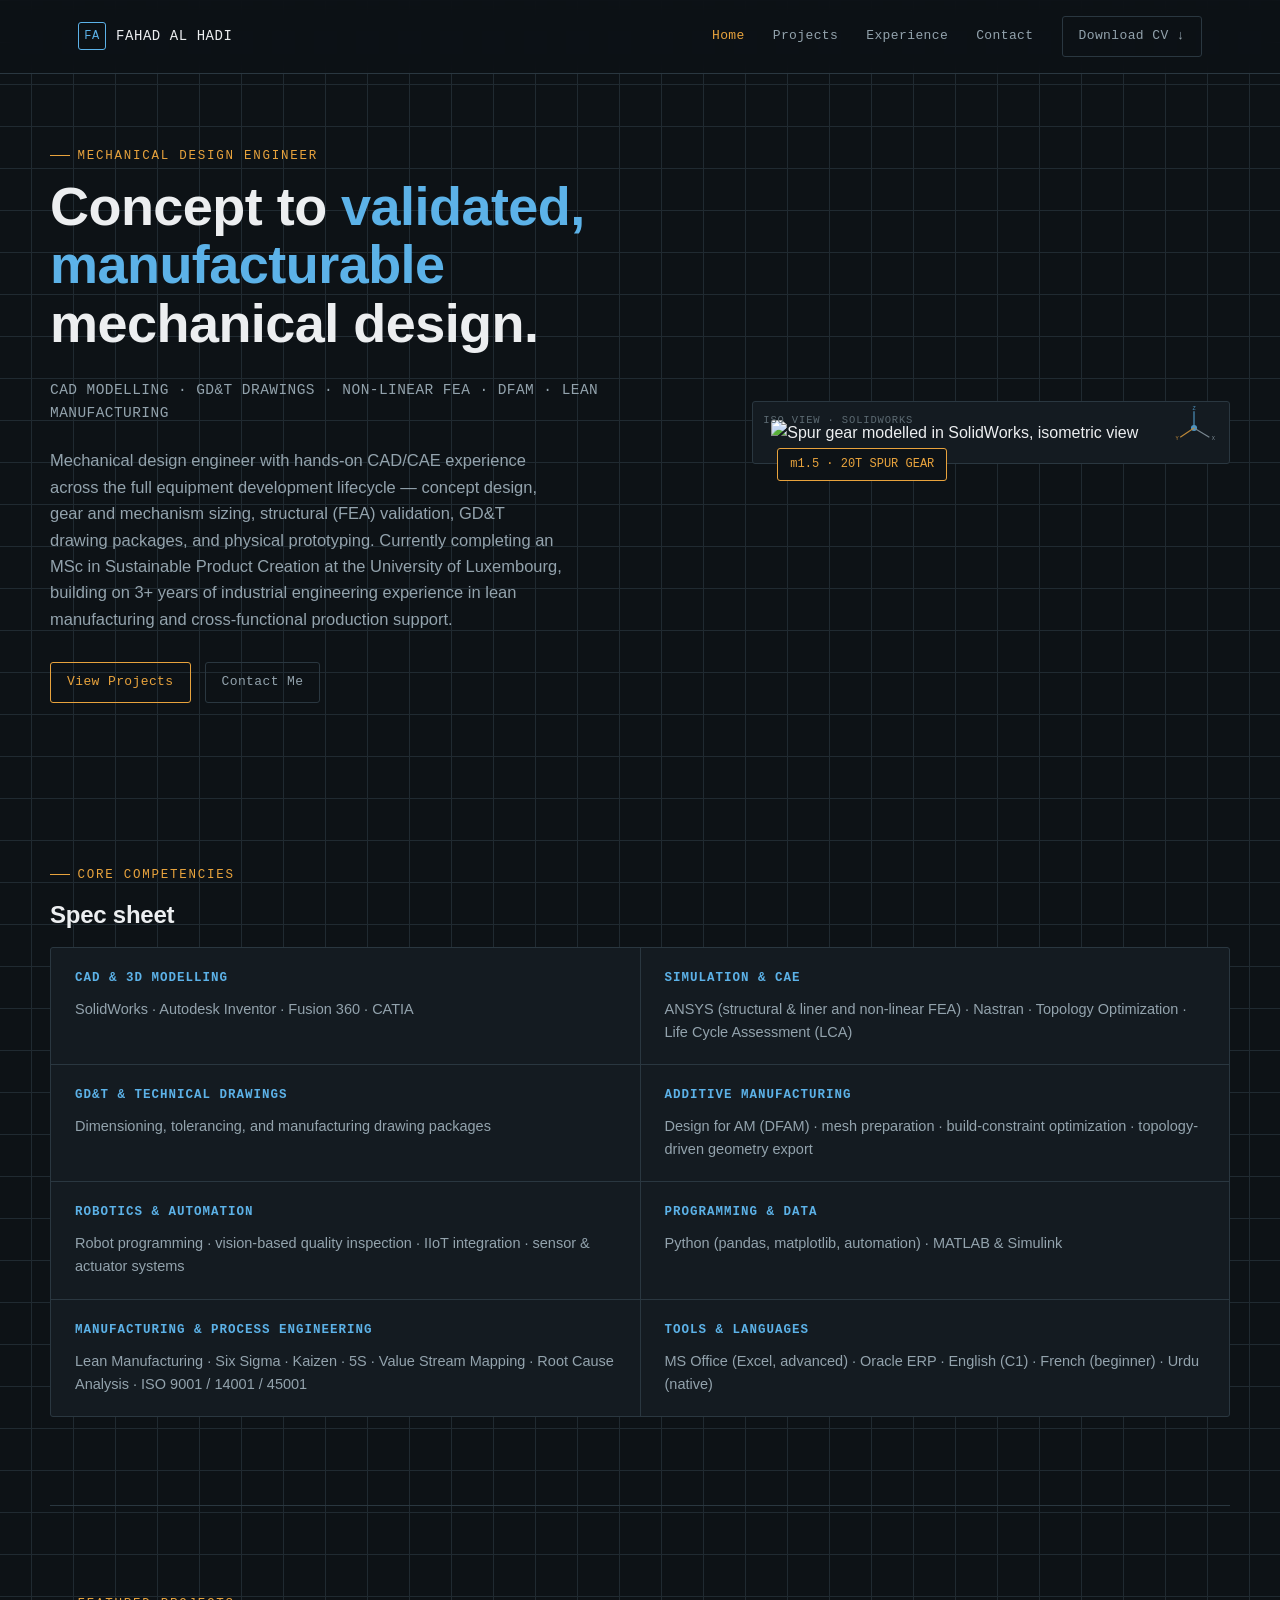
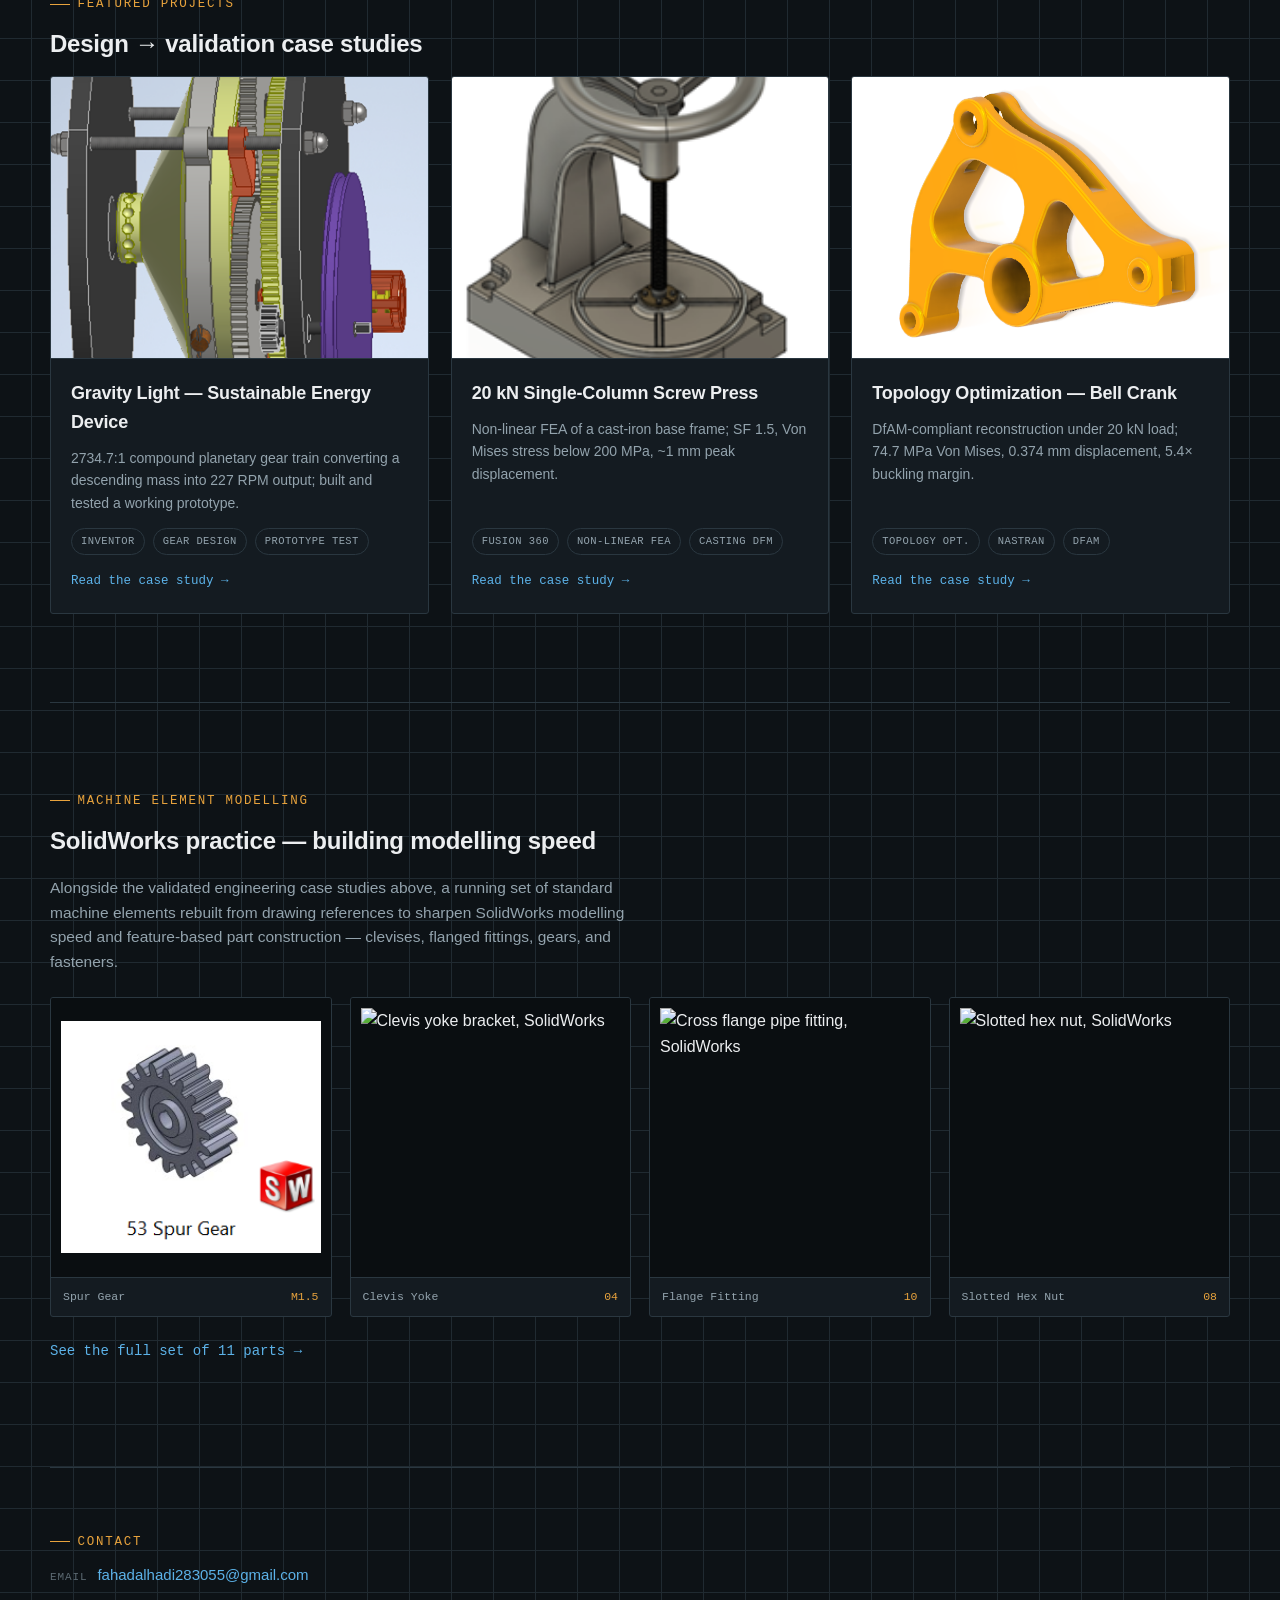
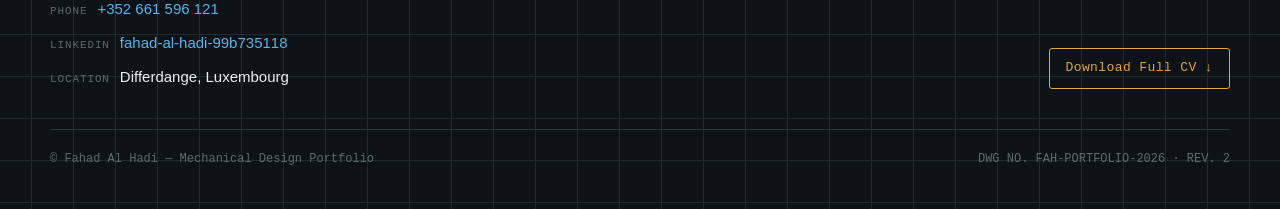
==== commit 36e31b7c: "new 1 Update index.html" ====
--- a/index.html
+++ b/index.html
@@ -77,7 +77,7 @@
       </div>
       <div class="spec-row">
         <h4>Simulation &amp; CAE</h4>
-        <p>ANSYS (structural &amp; non-linear FEA) · Nastran · Topology Optimization · Life Cycle Assessment (LCA)</p>
+        <p>ANSYS (structural &amp; liner and non-linear FEA) · Nastran · Topology Optimization · Life Cycle Assessment (LCA)</p>
       </div>
       <div class="spec-row">
         <h4>GD&amp;T &amp; Technical Drawings</h4>
@@ -155,7 +155,7 @@
       part construction — clevises, flanged fittings, gears, and fasteners.
     </p>
     <div class="parts-grid">
-      <div class="part-item reveal"><div class="part-img"><img src="images/spur-gear.png" alt="Spur gear, SolidWorks"></div><div class="part-cap"><span>Spur Gear</span><span class="p-no">M1.5</span></div></div>
+      <div class="part-item reveal"><div class="part-img"><img src="images/spur gear.png" alt="Spur gear, SolidWorks"></div><div class="part-cap"><span>Spur Gear</span><span class="p-no">M1.5</span></div></div>
       <div class="part-item reveal"><div class="part-img"><img src="images/clevis-yoke.png" alt="Clevis yoke bracket, SolidWorks"></div><div class="part-cap"><span>Clevis Yoke</span><span class="p-no">04</span></div></div>
       <div class="part-item reveal"><div class="part-img"><img src="images/cross-flange-fitting.png" alt="Cross flange pipe fitting, SolidWorks"></div><div class="part-cap"><span>Flange Fitting</span><span class="p-no">10</span></div></div>
       <div class="part-item reveal"><div class="part-img"><img src="images/hex-nut-slotted.png" alt="Slotted hex nut, SolidWorks"></div><div class="part-cap"><span>Slotted Hex Nut</span><span class="p-no">08</span></div></div>
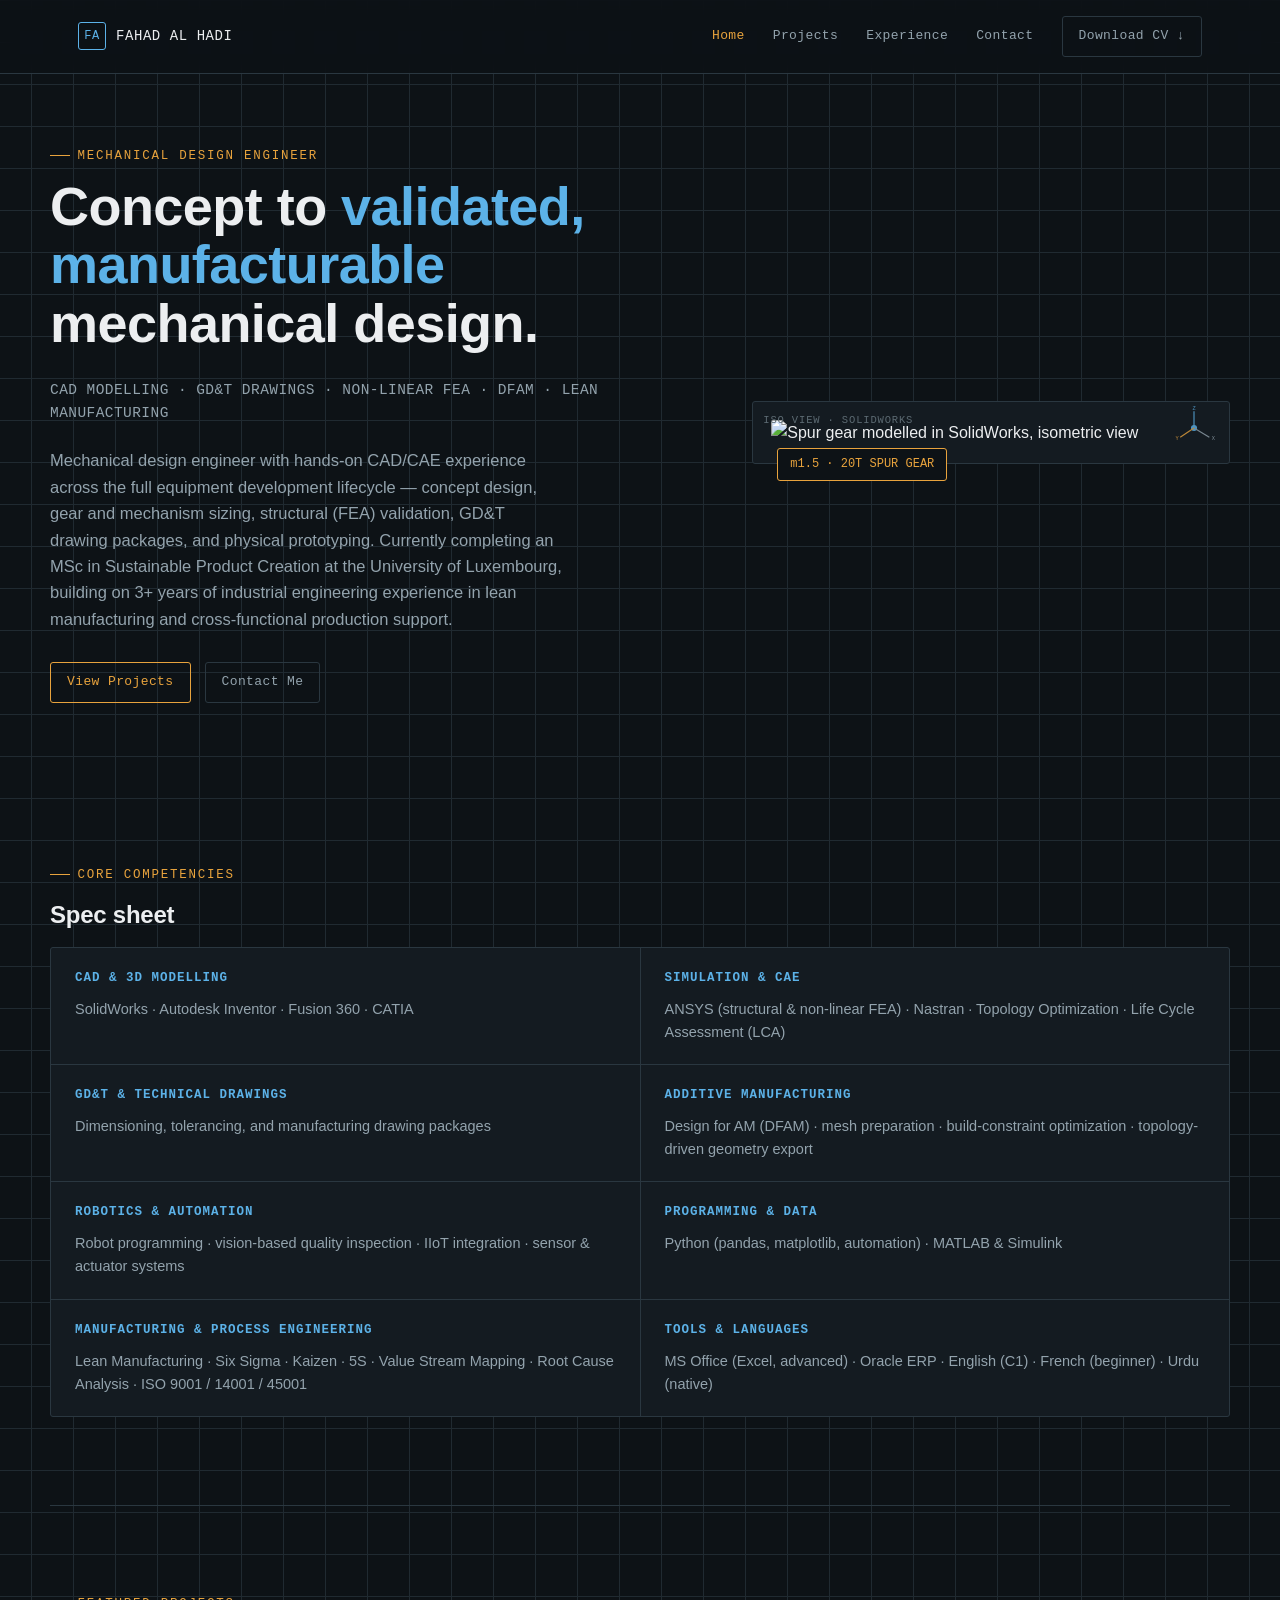
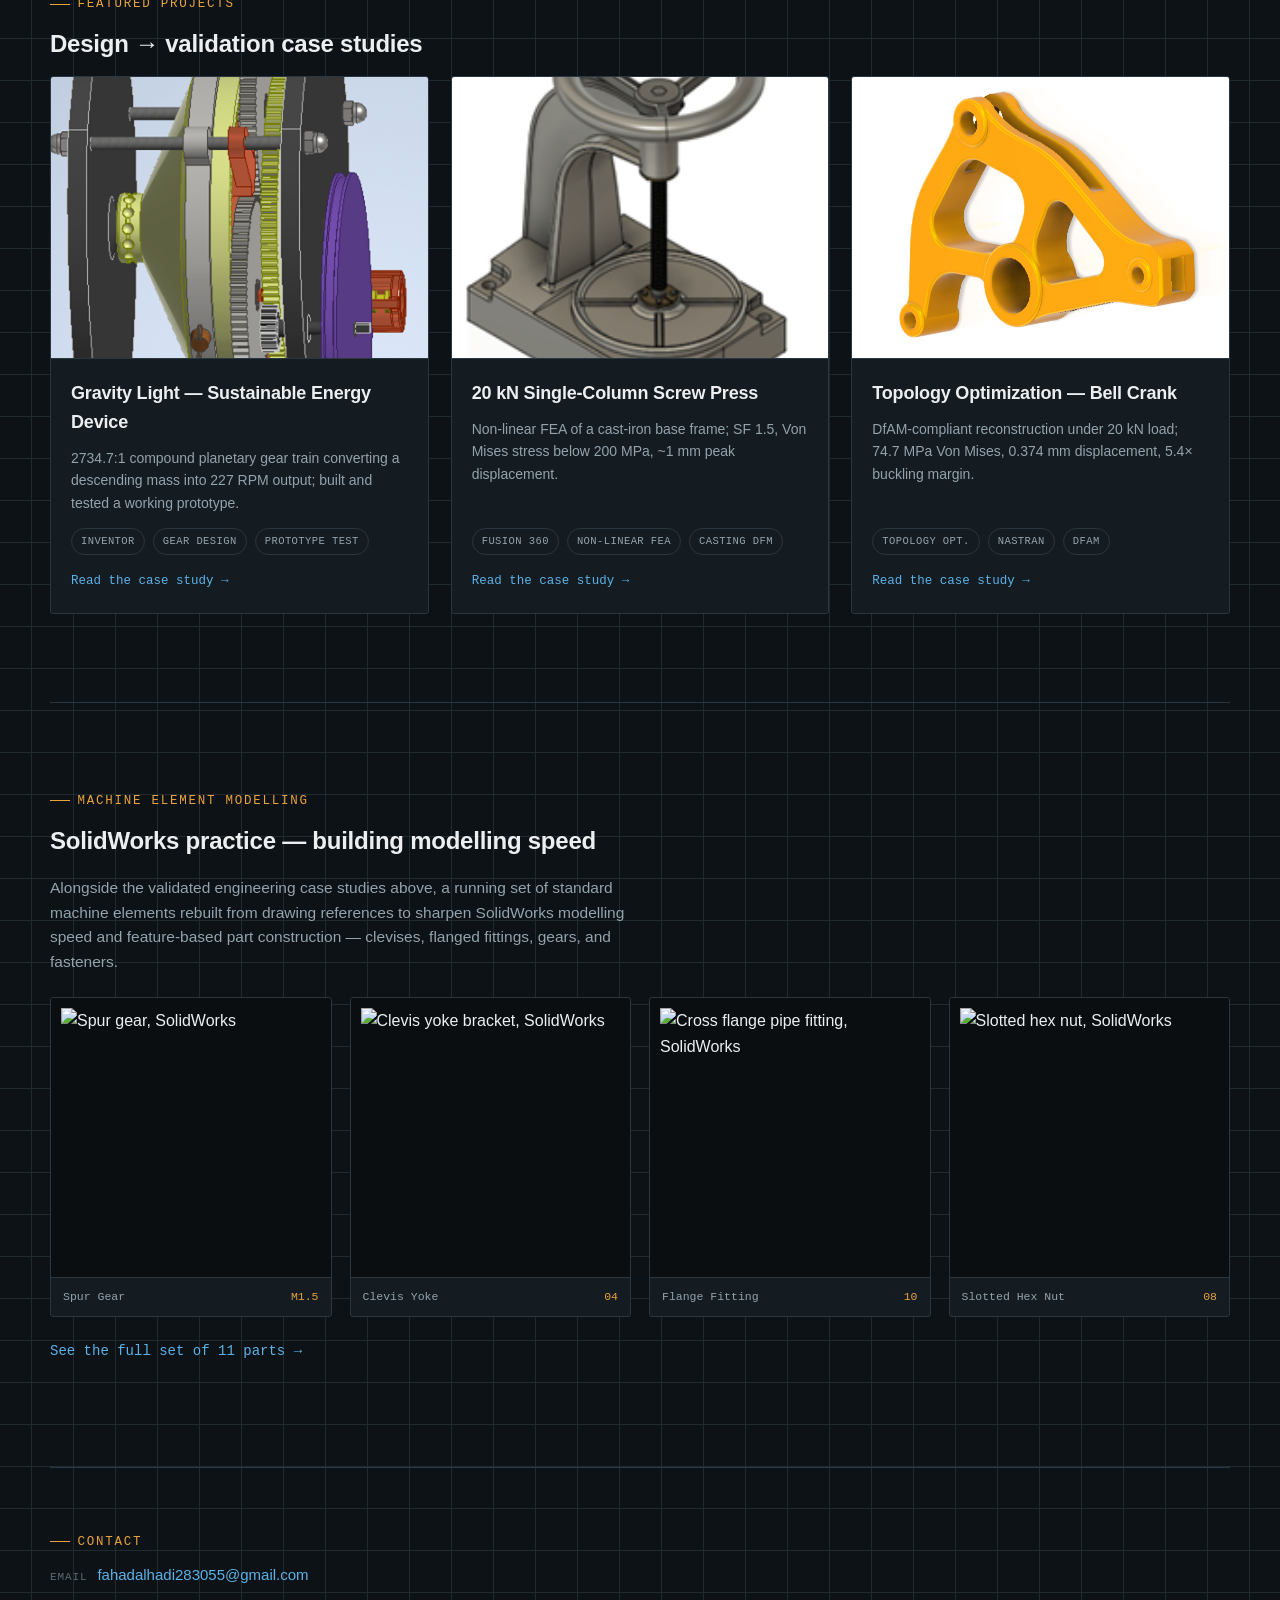
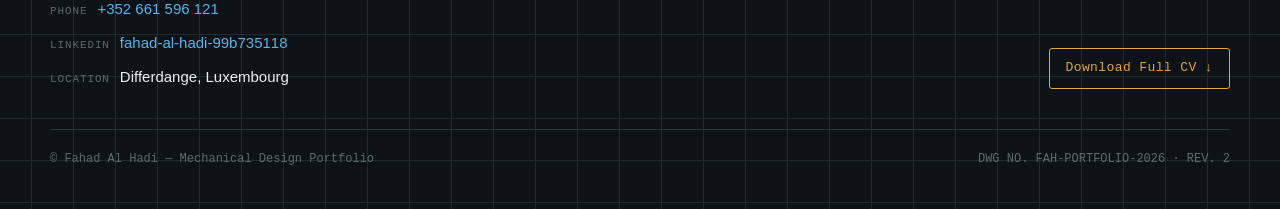
==== commit 8b7dbffc: "New 1 update index.html" ====
--- a/index.html
+++ b/index.html
@@ -77,7 +77,7 @@
       </div>
       <div class="spec-row">
         <h4>Simulation &amp; CAE</h4>
-        <p>ANSYS (structural &amp; liner and non-linear FEA) · Nastran · Topology Optimization · Life Cycle Assessment (LCA)</p>
+        <p>ANSYS (structural &amp; non-linear FEA) · Nastran · Topology Optimization · Life Cycle Assessment (LCA)</p>
       </div>
       <div class="spec-row">
         <h4>GD&amp;T &amp; Technical Drawings</h4>
@@ -155,7 +155,7 @@
       part construction — clevises, flanged fittings, gears, and fasteners.
     </p>
     <div class="parts-grid">
-      <div class="part-item reveal"><div class="part-img"><img src="images/spur gear.png" alt="Spur gear, SolidWorks"></div><div class="part-cap"><span>Spur Gear</span><span class="p-no">M1.5</span></div></div>
+      <div class="part-item reveal"><div class="part-img"><img src="images/spur-gear.png" alt="Spur gear, SolidWorks"></div><div class="part-cap"><span>Spur Gear</span><span class="p-no">M1.5</span></div></div>
       <div class="part-item reveal"><div class="part-img"><img src="images/clevis-yoke.png" alt="Clevis yoke bracket, SolidWorks"></div><div class="part-cap"><span>Clevis Yoke</span><span class="p-no">04</span></div></div>
       <div class="part-item reveal"><div class="part-img"><img src="images/cross-flange-fitting.png" alt="Cross flange pipe fitting, SolidWorks"></div><div class="part-cap"><span>Flange Fitting</span><span class="p-no">10</span></div></div>
       <div class="part-item reveal"><div class="part-img"><img src="images/hex-nut-slotted.png" alt="Slotted hex nut, SolidWorks"></div><div class="part-cap"><span>Slotted Hex Nut</span><span class="p-no">08</span></div></div>
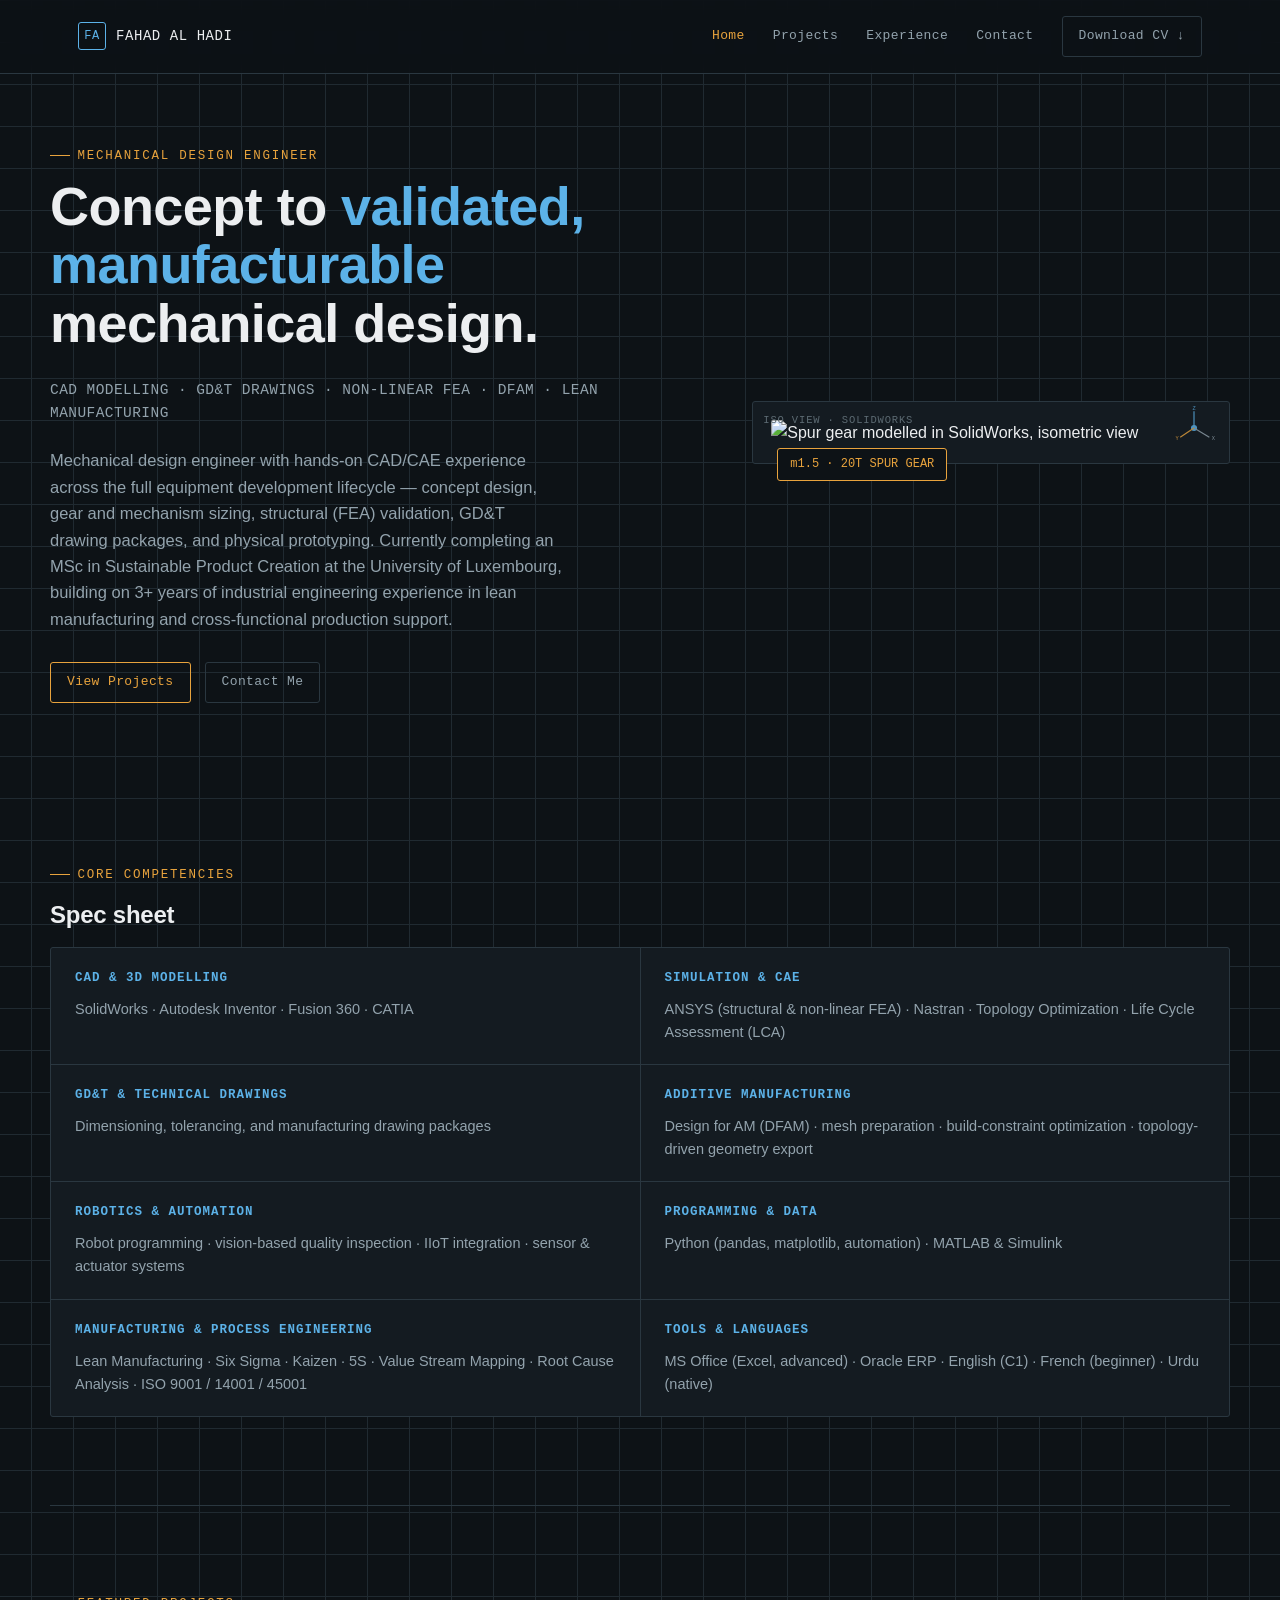
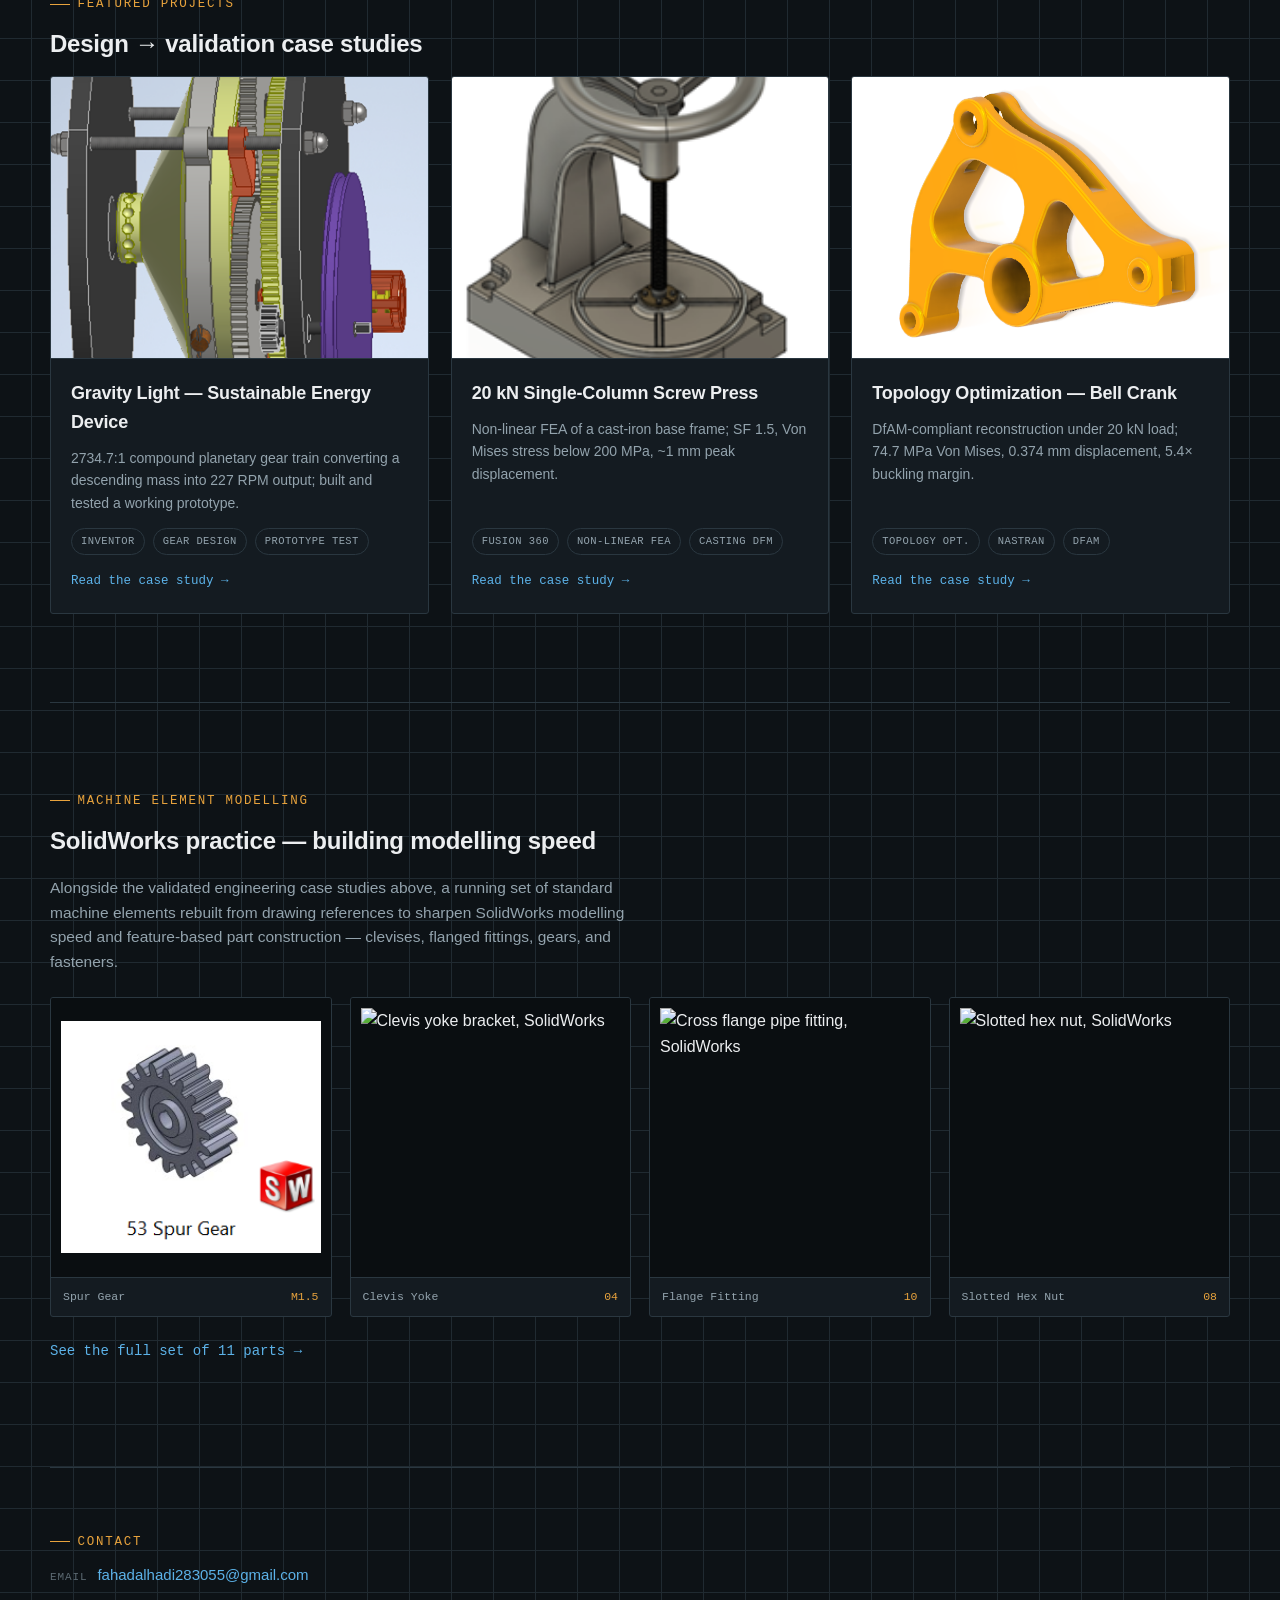
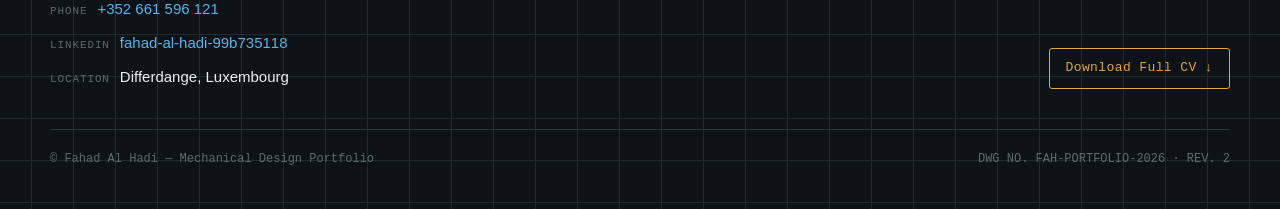
==== commit bfc1d984: "New 1 updated index.html" ====
--- a/index.html
+++ b/index.html
@@ -155,10 +155,10 @@
       part construction — clevises, flanged fittings, gears, and fasteners.
     </p>
     <div class="parts-grid">
-      <div class="part-item reveal"><div class="part-img"><img src="images/spur-gear.png" alt="Spur gear, SolidWorks"></div><div class="part-cap"><span>Spur Gear</span><span class="p-no">M1.5</span></div></div>
-      <div class="part-item reveal"><div class="part-img"><img src="images/clevis-yoke.png" alt="Clevis yoke bracket, SolidWorks"></div><div class="part-cap"><span>Clevis Yoke</span><span class="p-no">04</span></div></div>
-      <div class="part-item reveal"><div class="part-img"><img src="images/cross-flange-fitting.png" alt="Cross flange pipe fitting, SolidWorks"></div><div class="part-cap"><span>Flange Fitting</span><span class="p-no">10</span></div></div>
-      <div class="part-item reveal"><div class="part-img"><img src="images/hex-nut-slotted.png" alt="Slotted hex nut, SolidWorks"></div><div class="part-cap"><span>Slotted Hex Nut</span><span class="p-no">08</span></div></div>
+      <div class="part-item reveal"><div class="part-img"><img src="images/spur gear.png" alt="Spur gear, SolidWorks"></div><div class="part-cap"><span>Spur Gear</span><span class="p-no">M1.5</span></div></div>
+      <div class="part-item reveal"><div class="part-img"><img src="images/clevis yoke.png" alt="Clevis yoke bracket, SolidWorks"></div><div class="part-cap"><span>Clevis Yoke</span><span class="p-no">04</span></div></div>
+      <div class="part-item reveal"><div class="part-img"><img src="images/cross flange fitting.png" alt="Cross flange pipe fitting, SolidWorks"></div><div class="part-cap"><span>Flange Fitting</span><span class="p-no">10</span></div></div>
+      <div class="part-item reveal"><div class="part-img"><img src="images/hex nut slotted.png" alt="Slotted hex nut, SolidWorks"></div><div class="part-cap"><span>Slotted Hex Nut</span><span class="p-no">08</span></div></div>
     </div>
     <p style="margin-top:20px;"><a class="pcard-link" href="projects.html#parts-gallery" style="font-size:14px;">See the full set of 11 parts</a></p>
   </section>
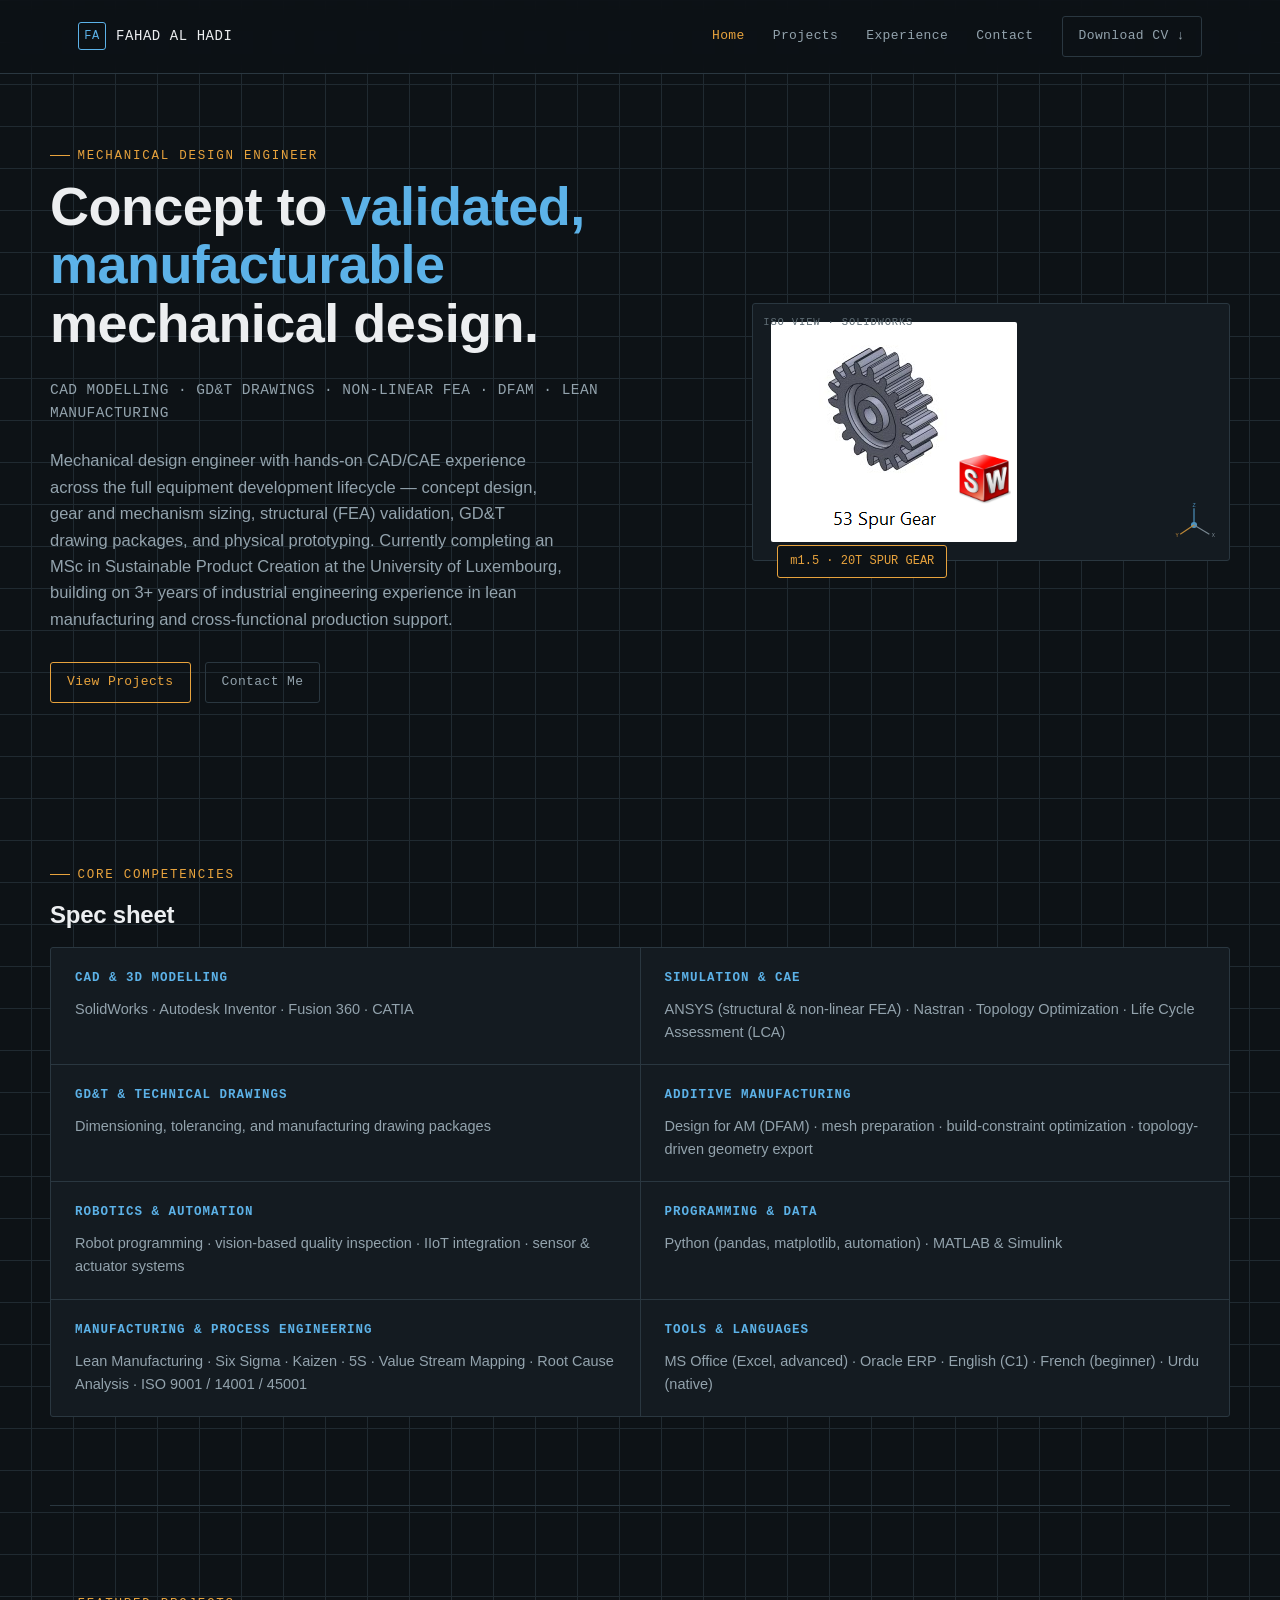
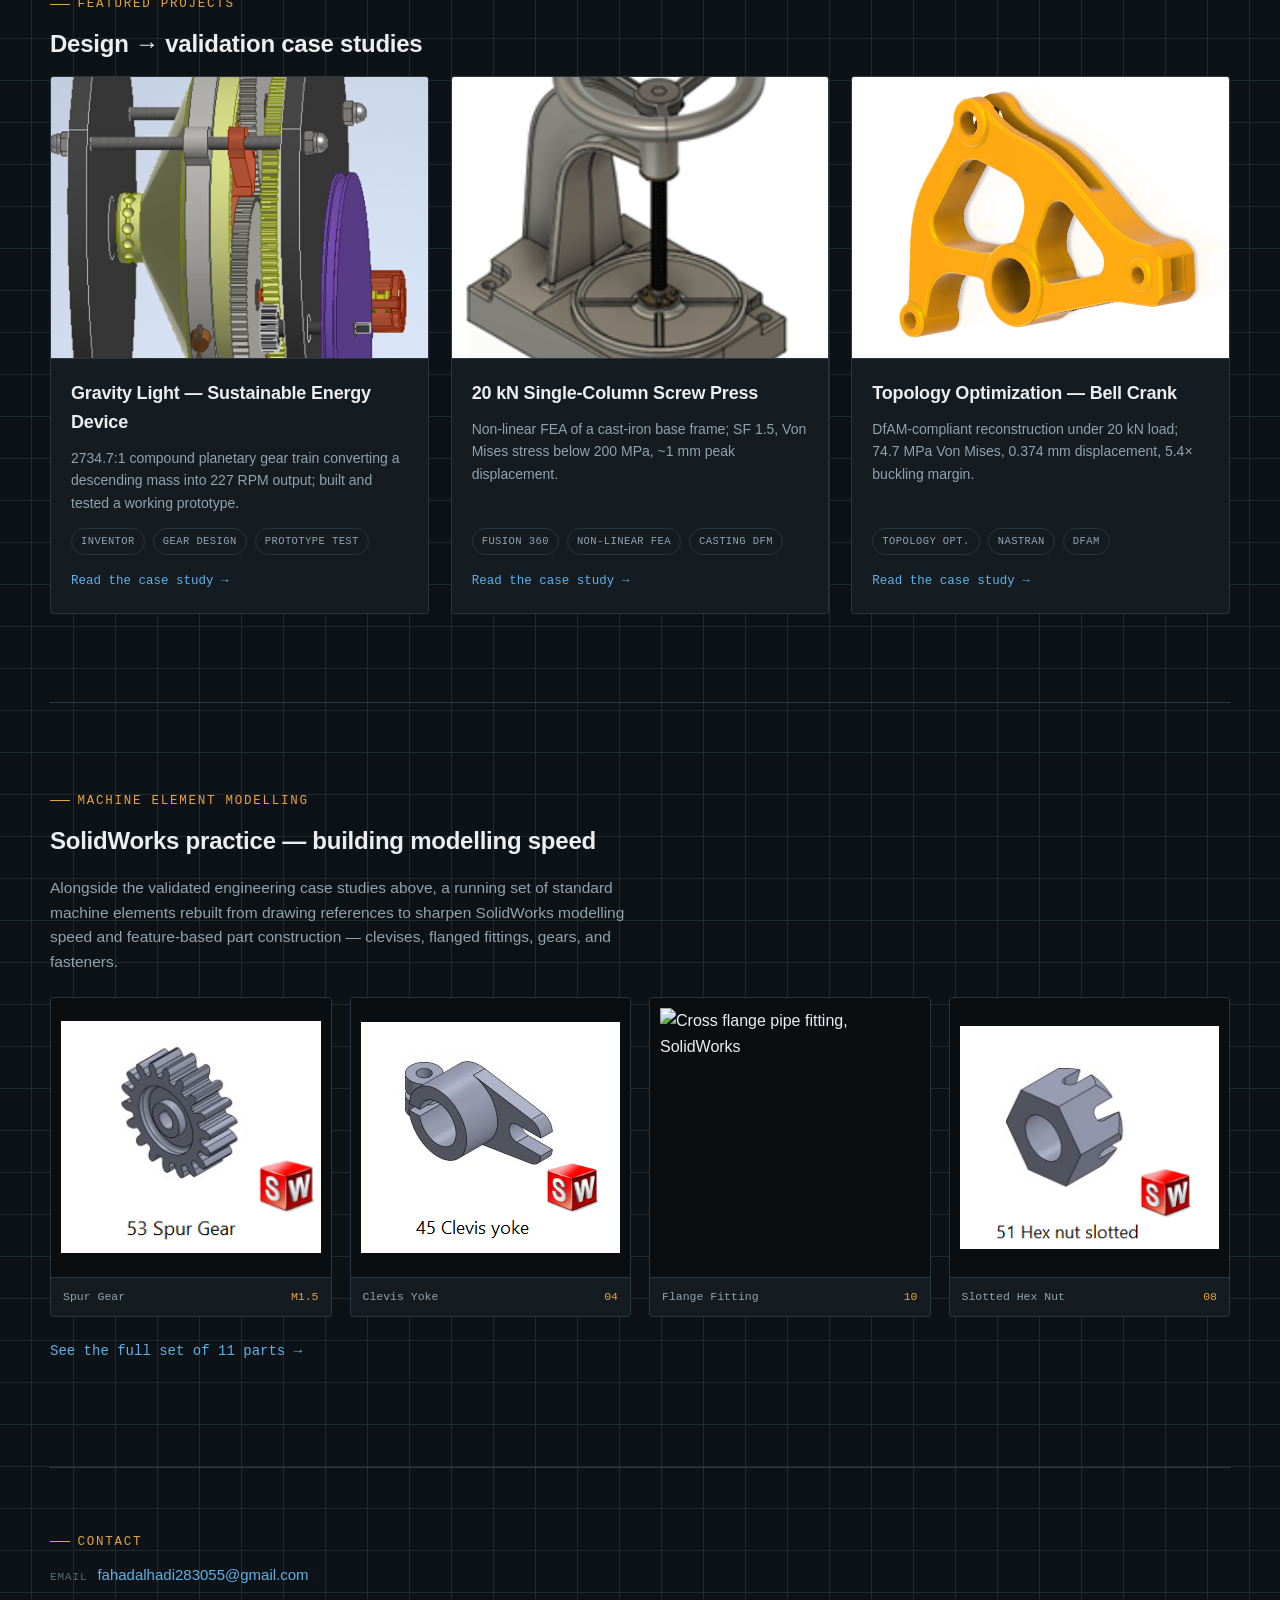
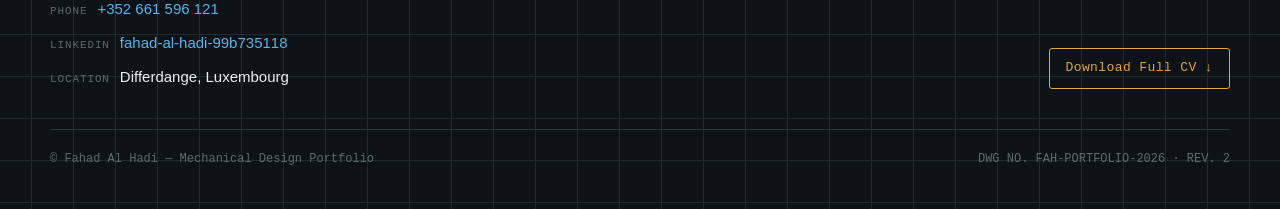
==== commit a5541fdd: "New 1 Update index.html" ====
--- a/index.html
+++ b/index.html
@@ -155,10 +155,10 @@
       part construction — clevises, flanged fittings, gears, and fasteners.
     </p>
     <div class="parts-grid">
-      <div class="part-item reveal"><div class="part-img"><img src="images/spur gear.png" alt="Spur gear, SolidWorks"></div><div class="part-cap"><span>Spur Gear</span><span class="p-no">M1.5</span></div></div>
-      <div class="part-item reveal"><div class="part-img"><img src="images/clevis yoke.png" alt="Clevis yoke bracket, SolidWorks"></div><div class="part-cap"><span>Clevis Yoke</span><span class="p-no">04</span></div></div>
-      <div class="part-item reveal"><div class="part-img"><img src="images/cross flange fitting.png" alt="Cross flange pipe fitting, SolidWorks"></div><div class="part-cap"><span>Flange Fitting</span><span class="p-no">10</span></div></div>
-      <div class="part-item reveal"><div class="part-img"><img src="images/hex nut slotted.png" alt="Slotted hex nut, SolidWorks"></div><div class="part-cap"><span>Slotted Hex Nut</span><span class="p-no">08</span></div></div>
+      <div class="part-item reveal"><div class="part-img"><img src="images/spur-gear.png" alt="Spur gear, SolidWorks"></div><div class="part-cap"><span>Spur Gear</span><span class="p-no">M1.5</span></div></div>
+      <div class="part-item reveal"><div class="part-img"><img src="images/clevis-yoke.png" alt="Clevis yoke bracket, SolidWorks"></div><div class="part-cap"><span>Clevis Yoke</span><span class="p-no">04</span></div></div>
+      <div class="part-item reveal"><div class="part-img"><img src="images/cross-flange-fitting.png" alt="Cross flange pipe fitting, SolidWorks"></div><div class="part-cap"><span>Flange Fitting</span><span class="p-no">10</span></div></div>
+      <div class="part-item reveal"><div class="part-img"><img src="images/hex-nut-slotted.png" alt="Slotted hex nut, SolidWorks"></div><div class="part-cap"><span>Slotted Hex Nut</span><span class="p-no">08</span></div></div>
     </div>
     <p style="margin-top:20px;"><a class="pcard-link" href="projects.html#parts-gallery" style="font-size:14px;">See the full set of 11 parts</a></p>
   </section>
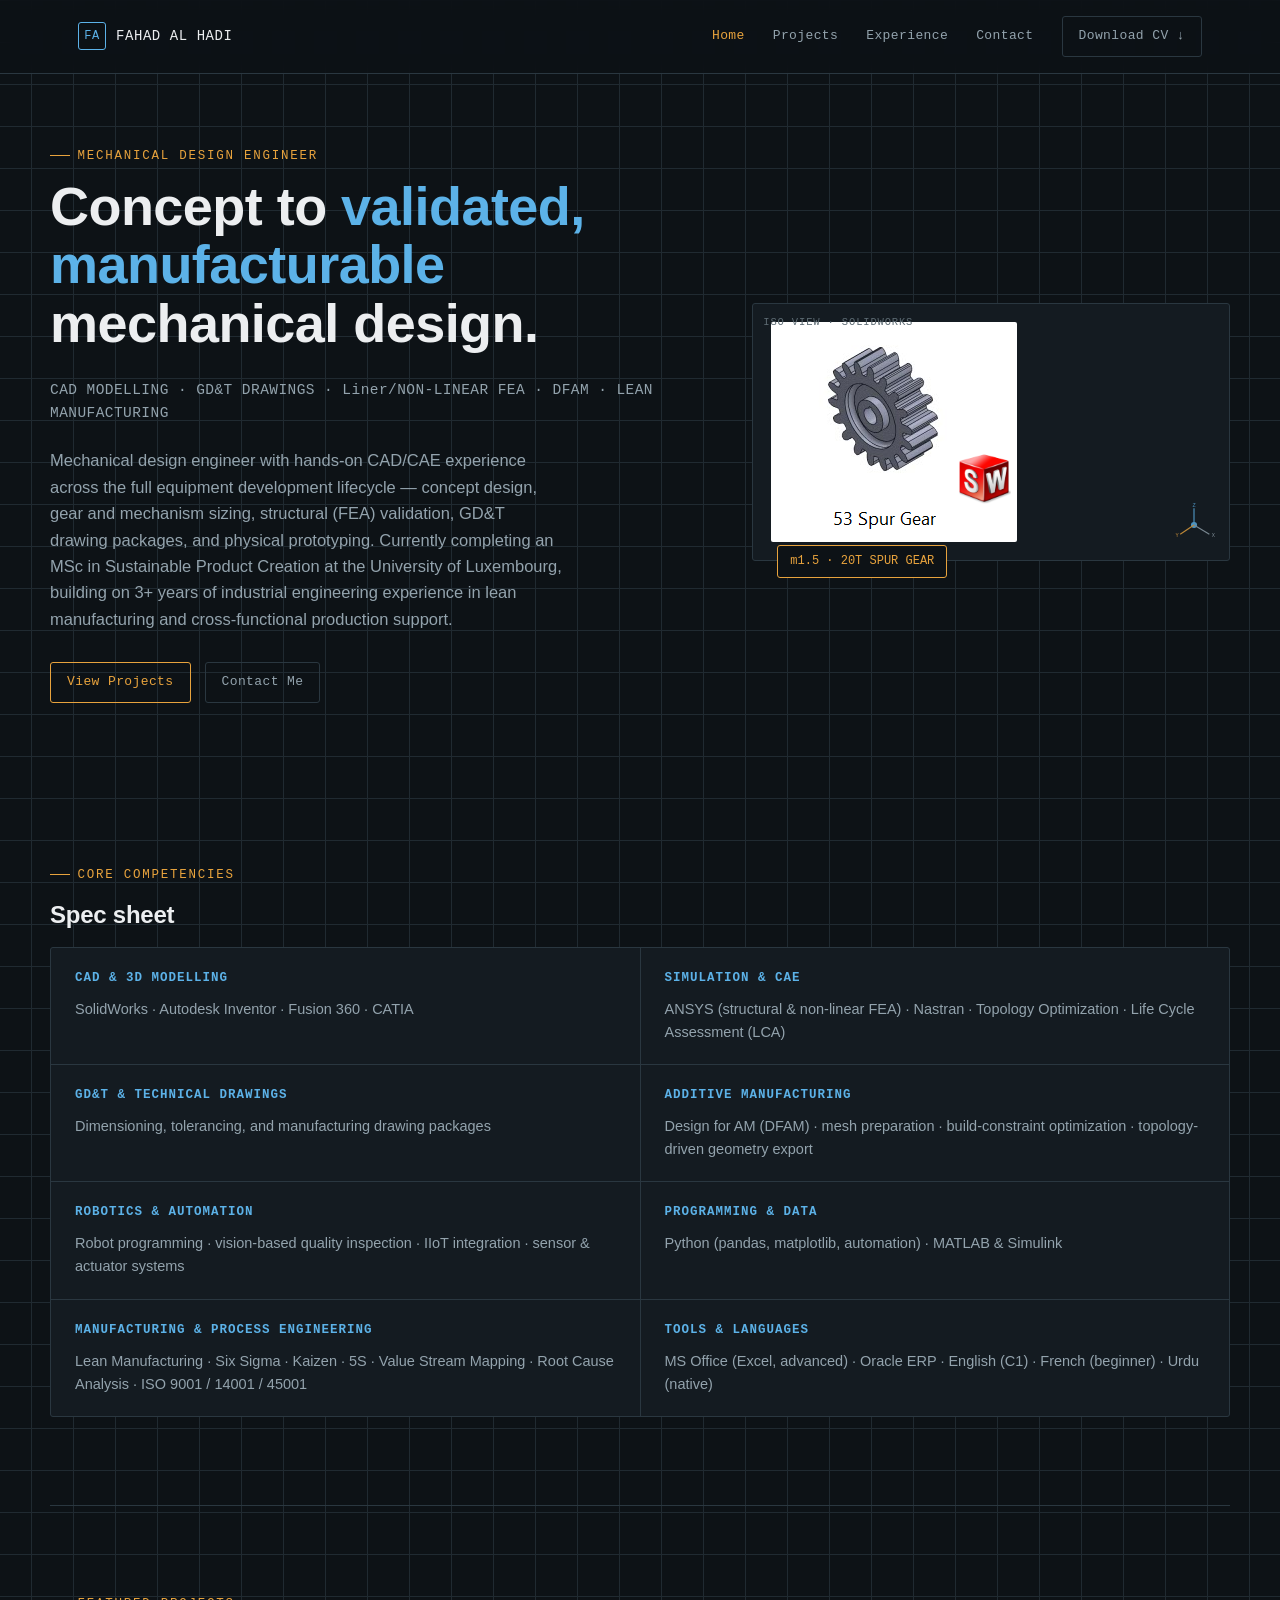
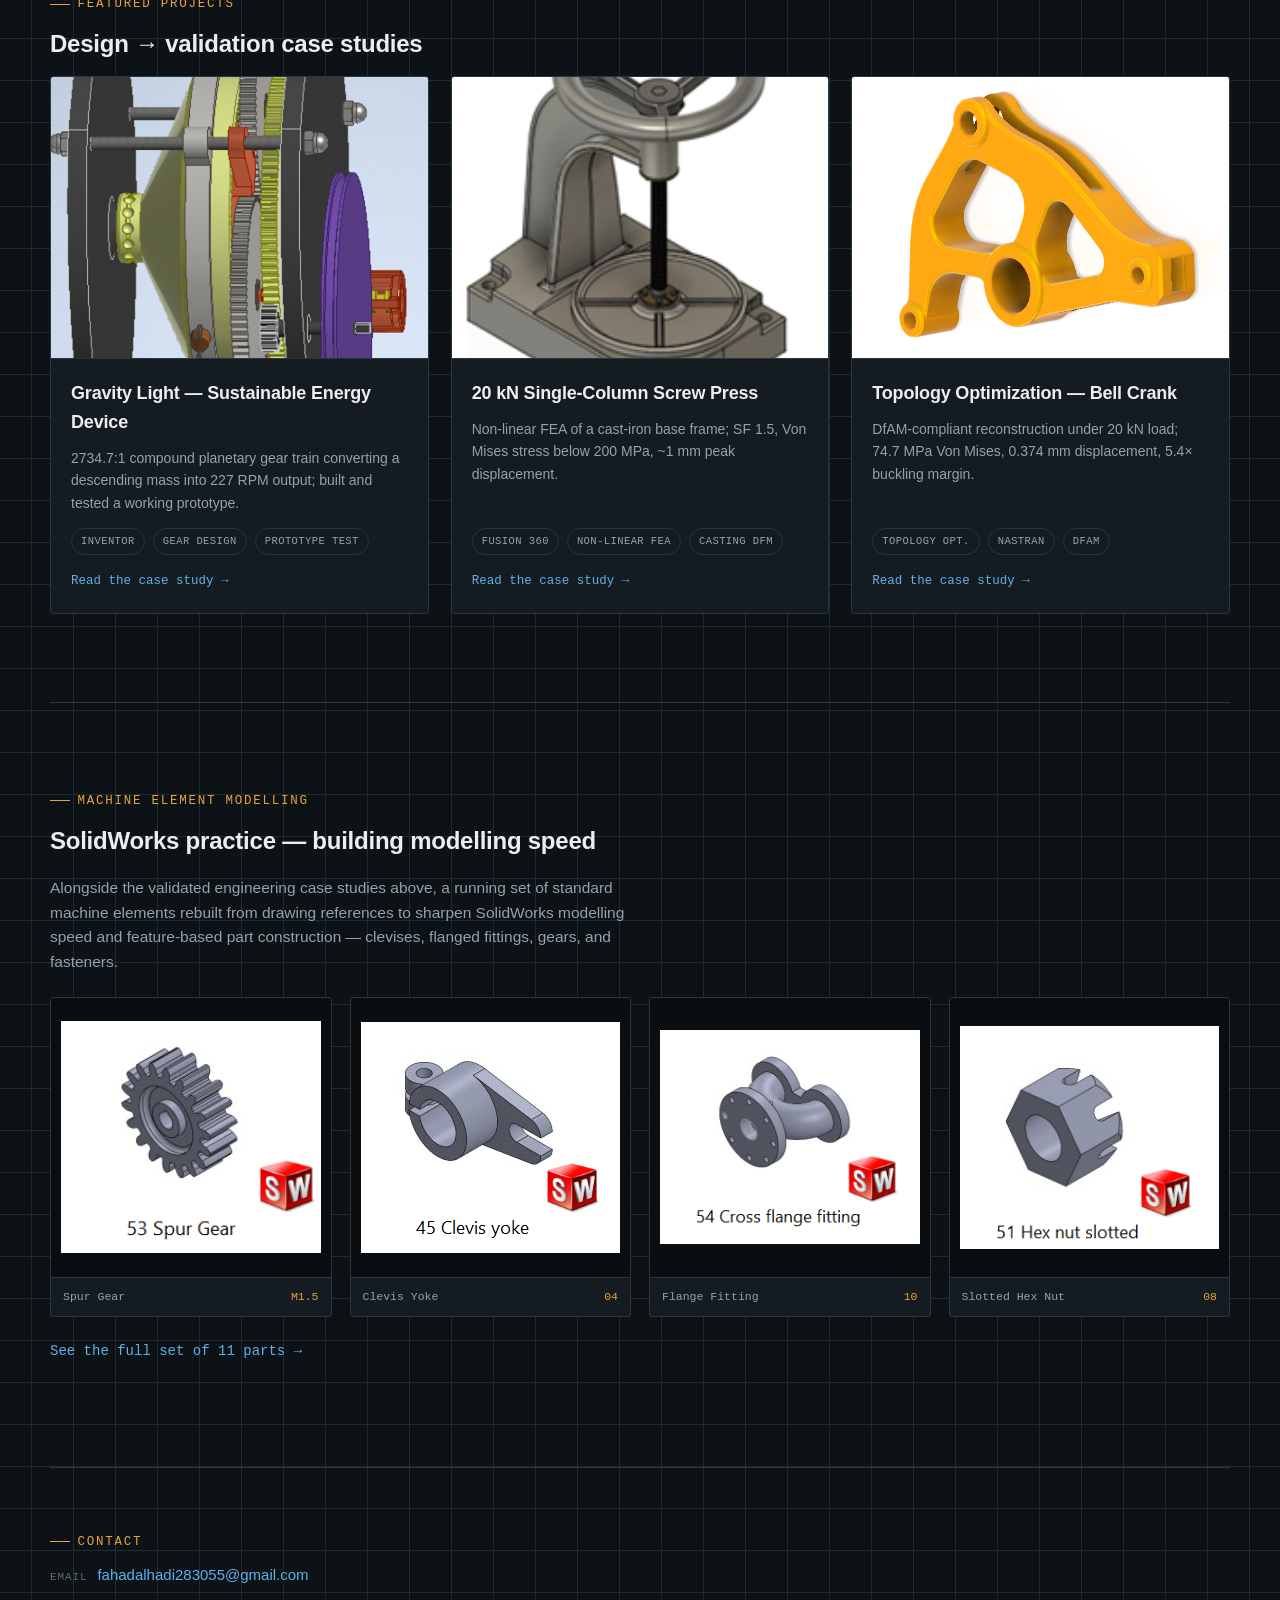
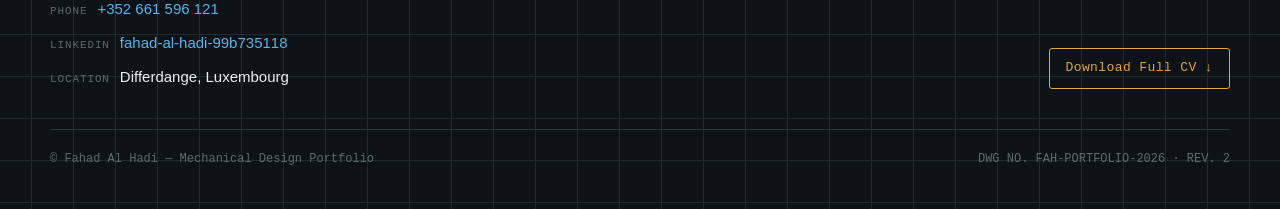
==== commit df636325: "New 1 Update index.html" ====
--- a/index.html
+++ b/index.html
@@ -33,7 +33,7 @@
       <div class="reveal in">
         <div class="eyebrow">Mechanical Design Engineer</div>
         <h1>Concept to <span class="accent">validated, manufacturable</span> mechanical design.</h1>
-        <div class="hero-role">CAD MODELLING · GD&amp;T DRAWINGS · NON-LINEAR FEA · DFAM · LEAN MANUFACTURING</div>
+        <div class="hero-role">CAD MODELLING · GD&amp;T DRAWINGS · Liner/NON-LINEAR FEA · DFAM · LEAN MANUFACTURING</div>
         <p class="lede">
           Mechanical design engineer with hands-on CAD/CAE experience across the full equipment
           development lifecycle — concept design, gear and mechanism sizing, structural (FEA)
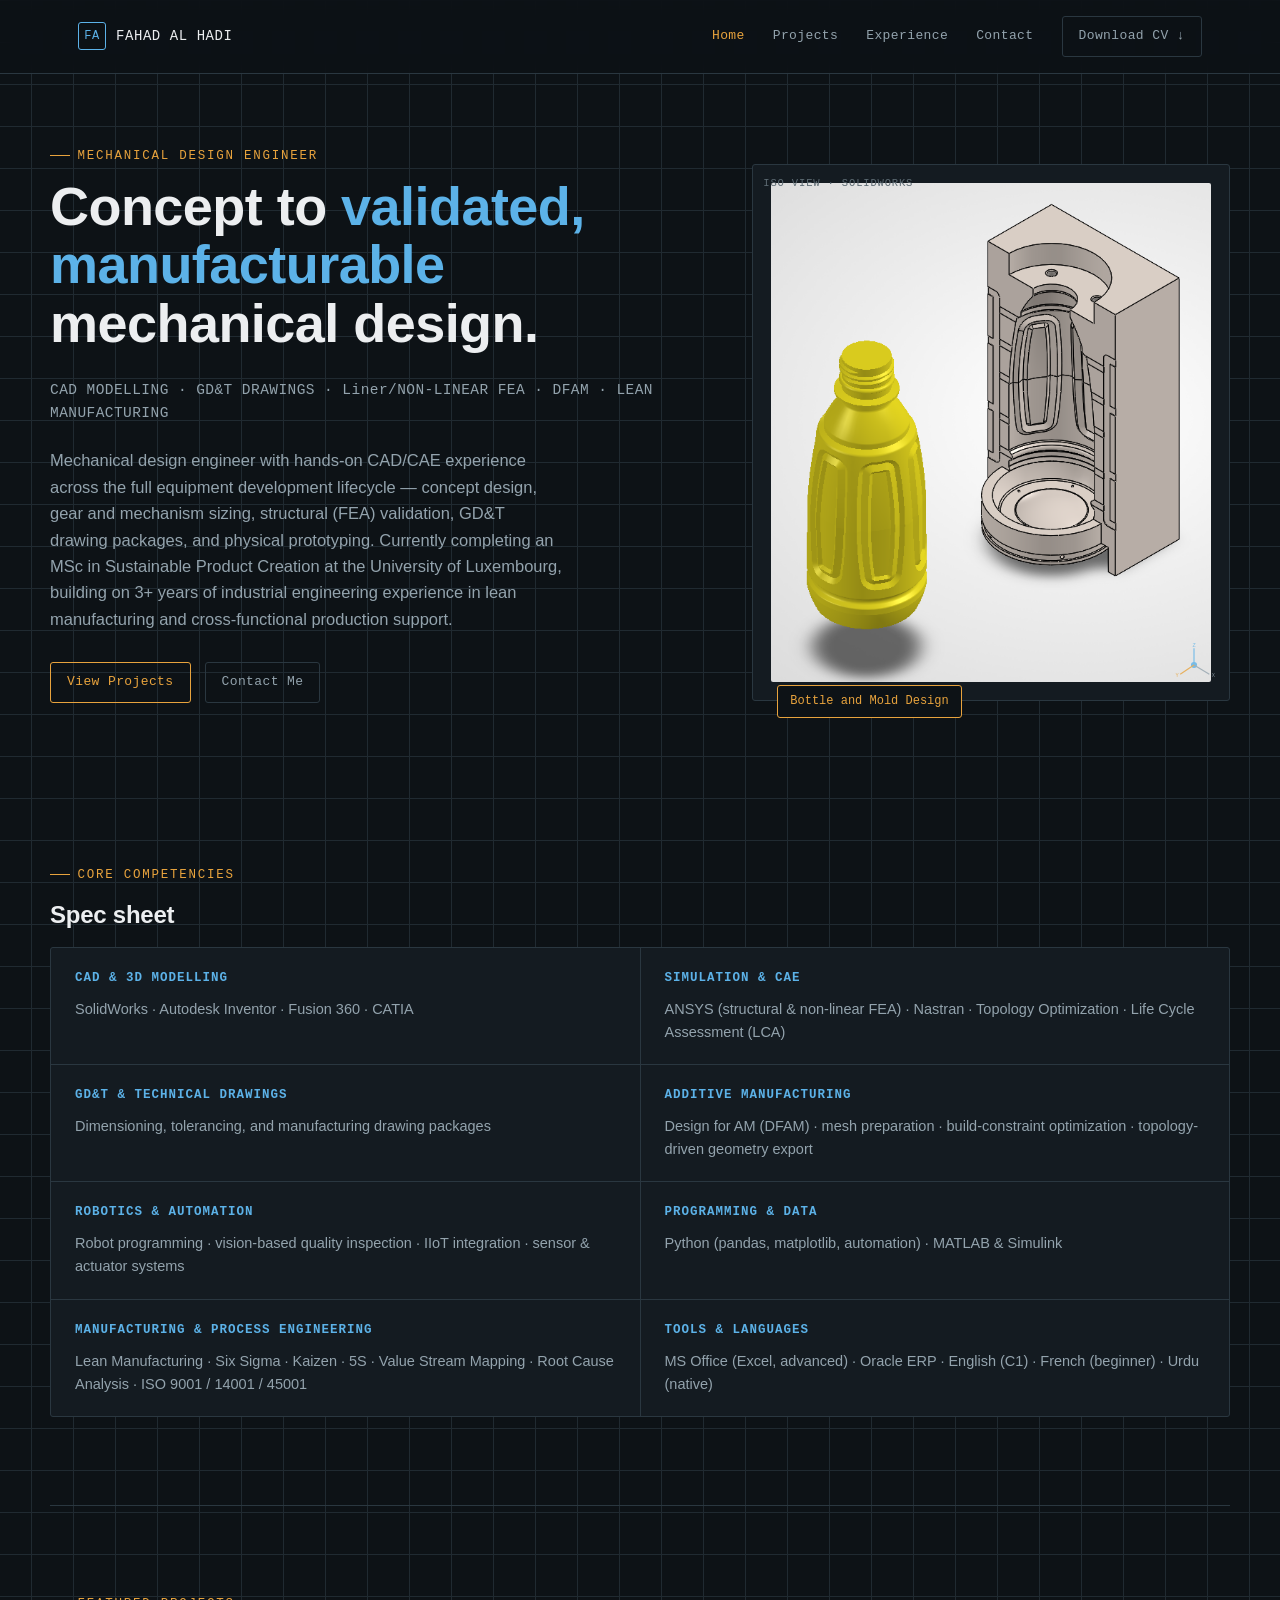
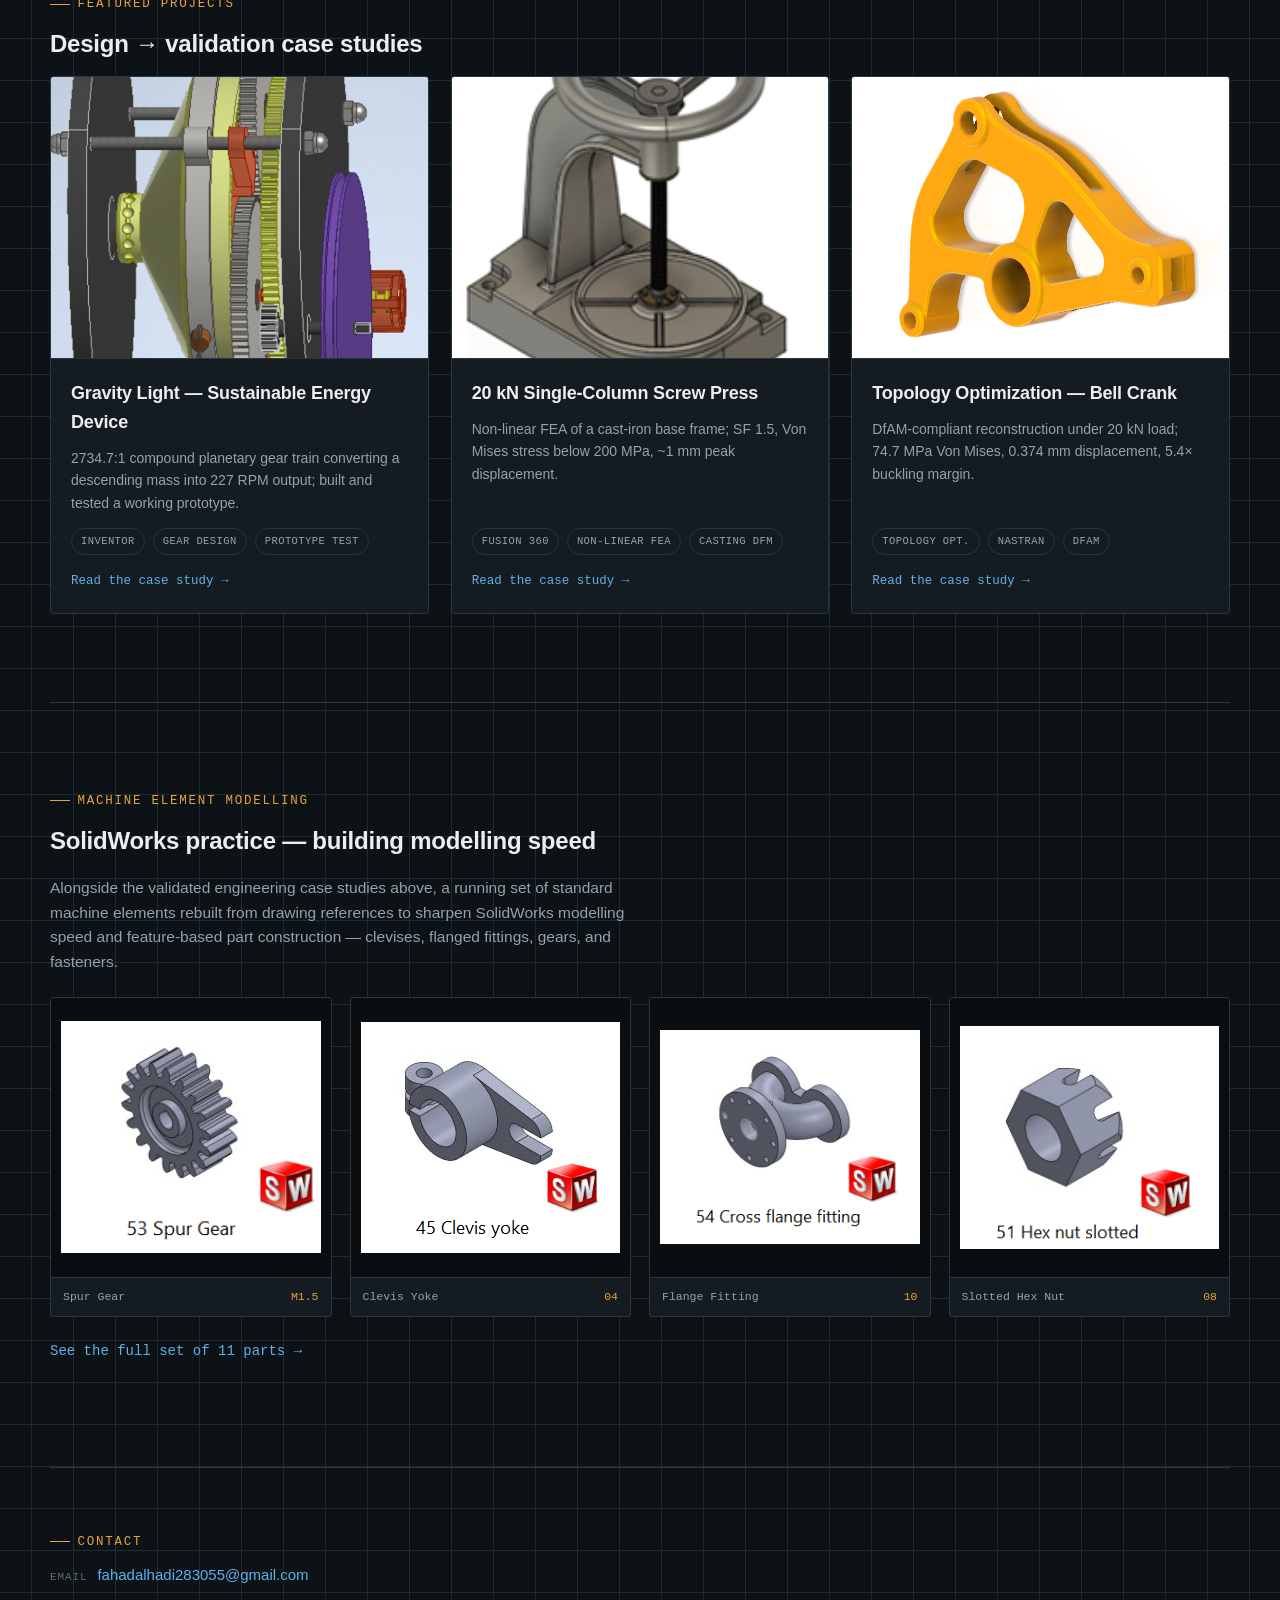
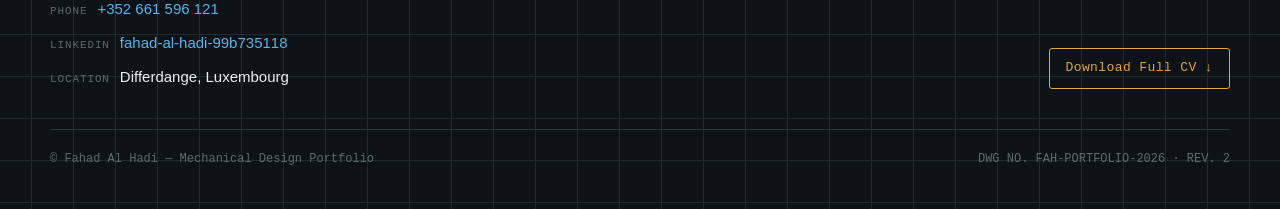
==== commit 465affa1: "Update index.html" ====
--- a/index.html
+++ b/index.html
@@ -50,7 +50,7 @@
       <div class="reveal in">
         <div class="hero-visual">
           <span class="viewport-tag">ISO VIEW · SOLIDWORKS</span>
-          <img src="images/spur-gear.png" alt="Spur gear modelled in SolidWorks, isometric view">
+          <img src="images/Bottle and Mold Design.png" alt="Bottle and Mold Design in SolidWorks, isometric view">
           <svg class="viewport-gizmo" viewBox="0 0 60 60" fill="none">
             <circle cx="30" cy="30" r="4" fill="#5CB2E8"/>
             <line x1="30" y1="30" x2="30" y2="8" stroke="#5CB2E8" stroke-width="1.5"/>
@@ -60,7 +60,7 @@
             <text x="53" y="46" fill="#93A3AD" font-size="7" font-family="monospace">X</text>
             <text x="6" y="46" fill="#E8A33D" font-size="7" font-family="monospace">Y</text>
           </svg>
-          <div class="dim-callout">m1.5 · 20T SPUR GEAR</div>
+          <div class="dim-callout">Bottle and Mold Design</div>
         </div>
       </div>
     </div>
